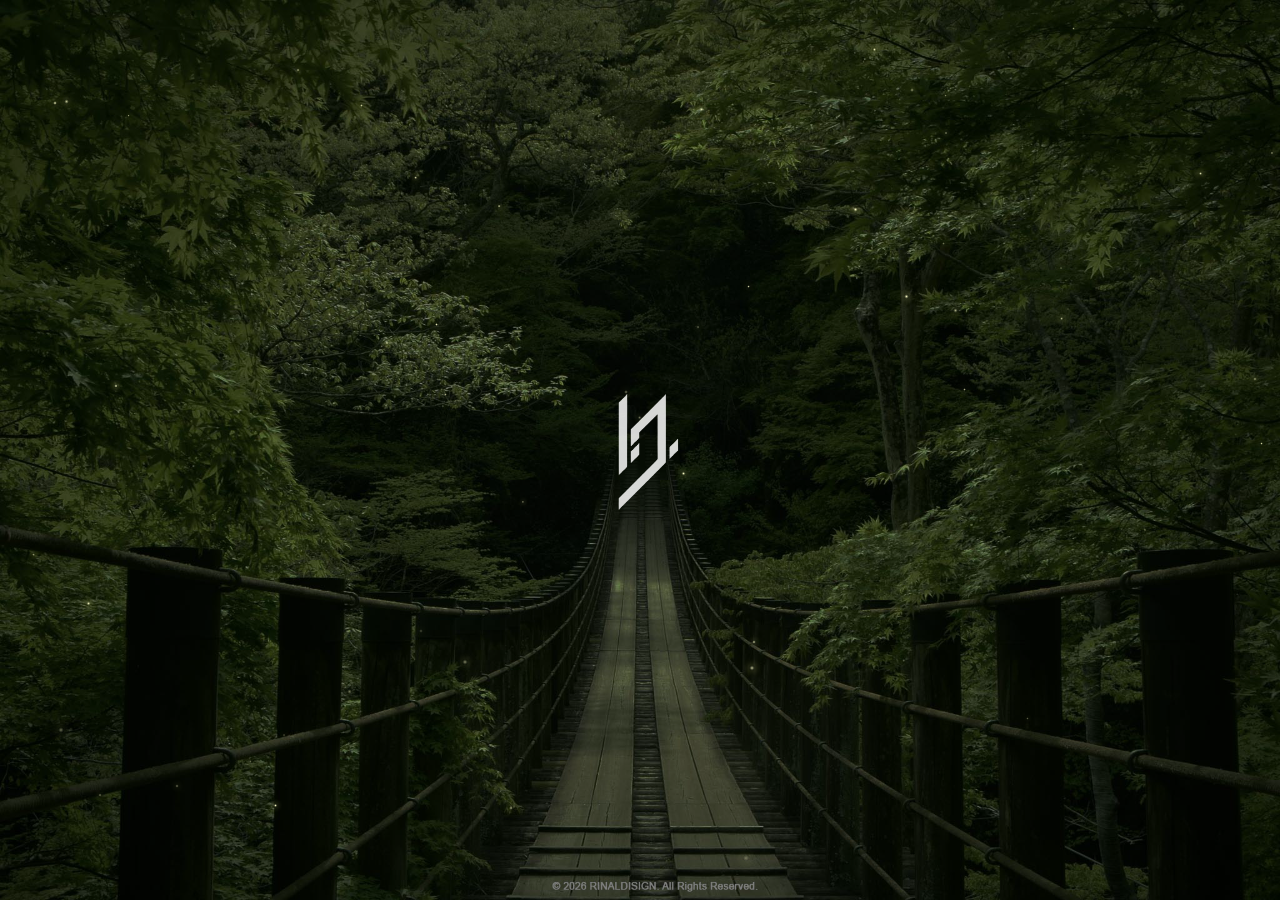
==== index.html @ 1128fb92 "index.html" ====
<!DOCTYPE html>
<html lang="en">

<head>

<meta charset="UTF-8">
<meta name="viewport" content="width=device-width, initial-scale=1.0">

<title>Rinaldisign</title>

<link rel="icon" type="image/x-icon" href="favicon.ico">

<link rel="stylesheet" href="css/style.css">

</head>

<div id="opening">
  <div class="opening-content">
    <img src="img/logo.png" alt="Logo" />
  </div>
</div>
  
<body>

<div class="hero">

<div class="overlay"></div>

<div class="content">

<h1>RINALDISIGN</h1>

<p>
Inner melodies, refined into piano compositions.
a journey toward 1.000 original piano compositions.
</p>

<div class="logo-circle">

<img class="enso" src="img/enso.png">

<img class="logo" src="img/logo.png">


</div>

<div class="platforms">

<a href="https://open.spotify.com/artist/2O45H4AWtmX8EDWWq05Ckm?si=zA5HcMbxSo2KHM7HuwMPVQ"  target="_blank">
<img src="img/spotify.png">
<span>Spotify</span>
</a>

<a href="https://music.apple.com/jp/artist/rinaldisign/1877085689"  target="_blank">
<img src="img/applemusic.png">
<span>Apple Music</span>
</a>

<a href="https://on.soundcloud.com/Rct2djnP5CDD4gYI50"  target="_blank">
<img src="img/soundcloud.png">
<span>SoundCloud</span>
</a>

  <a href="https://youtube.com/@rinaldisign_?si=OZWG3a4MiwLaeO40" target="_blank">
    <img src="img/youtube.png">
    <span>YouTube</span>
  </a>

  <a href="https://musescore.com/user/118322597" target="_blank">
    <img src="img/muse.png">
    <span>Sheet Music</span>
  </a>

    <a href="https://www.instagram.com/rinaldisign" target="_blank">
    <img src="img/insta.png">
    <span>Instagram</span>
  </a>

</div>

</div>

</div>

<div id="fireflies"></div>

<script>
const fireflyCount = 60; // jumlah kunang-kunang
const firefliesContainer = document.getElementById('fireflies');

for (let i = 0; i < fireflyCount; i++) {
  const f = document.createElement('div');
  f.classList.add('firefly');

  // ukuran acak 2px - 6px
  const size = 2 + Math.random() * 4;
  f.style.width = size + 'px';
  f.style.height = size + 'px';

  resetFirefly(f);
  firefliesContainer.appendChild(f);
  animateFirefly(f);
}

function resetFirefly(f) {
  f.style.left = Math.random() * window.innerWidth + 'px';
  f.style.top = Math.random() * window.innerHeight + 'px';
  f.style.opacity = 0.3 + Math.random() * 0.7;
  f.speedX = (Math.random() - 0.5) * 0.7;
  f.speedY = (Math.random() - 0.5) * 0.7;
  f.scale = 0.5 + Math.random() * 0.5; // variasi skala
}

function animateFirefly(f) {
  function move() {
    let x = parseFloat(f.style.left);
    let y = parseFloat(f.style.top);

    x += f.speedX;
    y += f.speedY;

    // reset posisi jika keluar layar
    if (x < 0 || x > window.innerWidth || y < 0 || y > window.innerHeight) {
      resetFirefly(f);
      x = parseFloat(f.style.left);
      y = parseFloat(f.style.top);
    }

    f.style.left = x + 'px';
    f.style.top = y + 'px';

    // efek berkedip alami
    const opacity = 0.3 + Math.random() * 0.7;
    f.style.opacity = opacity;

    // efek variasi skala
    f.style.transform = `scale(${f.scale})`;

    requestAnimationFrame(move);
  }
  move();
}
</script>

<script>
  // hanya tampil sekali per session
  if (!sessionStorage.getItem("openingShown")) {

    window.addEventListener("load", function() {
      setTimeout(function() {
        const opening = document.getElementById("opening");
        opening.style.opacity = "0";

        setTimeout(() => {
          opening.style.display = "none";
        }, 1000);

      }, 2000); // durasi tampil
    });

    sessionStorage.setItem("openingShown", "true");

  } else {
    // langsung skip opening
    document.addEventListener("DOMContentLoaded", function() {
      const opening = document.getElementById("opening");
      if (opening) opening.style.display = "none";
    });
  }
</script>
  
</body>

</html>
---- css/style.css ----
*{
margin:0;
padding:0;
box-sizing:border-box;
font-family: Arial, Helvetica, sans-serif;
}

body,html{
height:100%;
}

#opening {
  position: fixed;
  top: 0;
  left: 0;
  width: 100%;
  height: 100%;
  background: url('../img/background.jpg') center/cover no-repeat;
  display: flex;
  align-items: center;
  justify-content: center;
  z-index: 9999;
  opacity: 1;
  transition: opacity 2s ease;
}

/* overlay gelap biar elegan */
#opening::after {
  content: "";
  position: absolute;
  width: 100%;
  height: 100%;
  background: rgba(0,0,0,0.5);
}

/* isi tengah */
.opening-content {
  position: relative;
  z-index: 2;
  text-align: center;
}

/* logo animasi */
.opening-content img {
  width: 120px;
  opacity: 0;
  transform: scale(0.9);
  animation: logoFade 1.5s ease forwards;
}

@keyframes logoFade {
  to {
    opacity: 1;
    transform: scale(1);
  }
}

/* HERO */

.hero{
min-height:100vh;
background-image:url("../img/background.jpg");
background-size:cover;
background-position:center;
display:flex;
align-items:center;
justify-content:center;
text-align:center;
color:white;
position:relative;
}

/* DARK OVERLAY */

.overlay{
position:absolute;
width:100%;
height:100%;
background:rgba(0,0,0,0.25);
}

/* CONTENT */

.content{
position:relative;
max-width:700px;
padding:20px;
margin-top:-40px;
}

h1{
font-size:42px;
letter-spacing:6px;
margin-bottom:12px;
}

p{
font-size:14px;
line-height:1.6;
opacity:0.9;
}

/* LOGO CIRCLE */

.logo-circle{
position:relative;
margin:40px auto;
width:260px;
height:260px;
display:flex;
align-items:center;
justify-content:center;
}

.enso{
  position: absolute;
  width: 100%;
  opacity: 0.9;

  /* tambahan untuk putaran */
  animation: spin 20s linear infinite; /* durasi 20 detik → slow */
  transform-origin: center center;     /* putar di tengah gambar */
}

@keyframes spin {
  from { transform: rotate(0deg); }
  to { transform: rotate(-360deg); } /* minus = lawan arah jarum jam */
}

.logo{
position:relative;
width:80px;
}

/* PLATFORM ICONS */

.platforms{
margin-top:40px;
display:flex;
justify-content:center;
align-items:center;
gap:80px;
flex-wrap:wrap;
}

.platforms a{
display:flex;
flex-direction:column;
align-items:center;
text-decoration:none;
color:white;
font-size:14px;
min-width:90px;
}

.platforms img{
width:36px;
margin-bottom:8px;
transition:0.3s;
}

/* ICON GLOW */

.platforms a:hover img{

transform:scale(1.15);

filter:drop-shadow(0 0 8px rgba(255,255,255,0.8));

}

.platforms span{
opacity:0.9;
}

/* MOBILE */

@media (max-width:768px){

h1{
font-size:28px;
}

p{
font-size:13px;
}

.logo-circle{
width:200px;
height:200px;
}

.logo{
width:60px;
}

.platforms{
gap:40px;
}

.platforms img{
width:30px;
}

}

#fireflies {
  position: fixed;
  top: 0;
  left: 0;
  width: 100%;
  height: 100%;
  pointer-events: none;
  overflow: hidden;
  z-index: 9999;
}

.firefly {
  position: absolute;
  border-radius: 50%;
  background: radial-gradient(circle, rgba(255,255,200,1) 0%, rgba(255,255,200,0) 70%);
  will-change: transform, opacity;
  opacity: 0.8;
  box-shadow: 0 0 10px rgba(255,255,150,0.8);
}
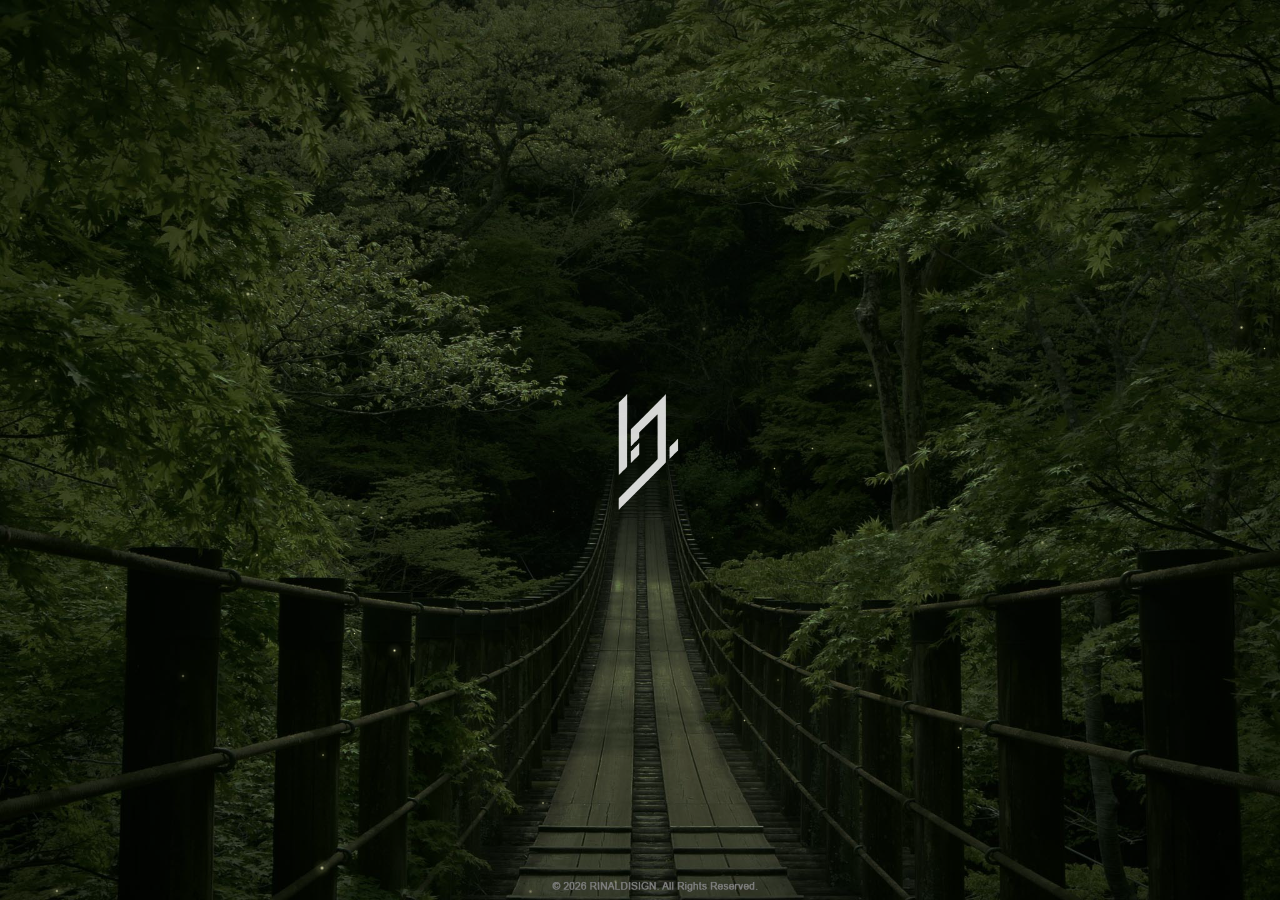
==== commit 97cbbb0f: "Index.html" ====
--- a/index.html
+++ b/index.html
@@ -71,9 +71,9 @@
     <span>Sheet Music</span>
   </a>
 
-    <a href="https://www.instagram.com/rinaldisign" target="_blank">
-    <img src="img/insta.png">
-    <span>Instagram</span>
+    <a href="https://www.tiktok.com/@rinaldisign?_r=1&_t=ZS-94v1HE1VEiS" target="_blank">
+    <img src="img/TIKTOK.PNG">
+    <span>Tiktok</span>
   </a>
 
 </div>
--- a/css/style.css
+++ b/css/style.css
@@ -21,7 +21,7 @@
   justify-content: center;
   z-index: 9999;
   opacity: 1;
-  transition: opacity 2s ease;
+  transition: opacity 3s ease;
 }
 
 /* overlay gelap biar elegan */
@@ -45,7 +45,7 @@
   width: 120px;
   opacity: 0;
   transform: scale(0.9);
-  animation: logoFade 1.5s ease forwards;
+  animation: logoFade 2s ease forwards;
 }
 
 @keyframes logoFade {
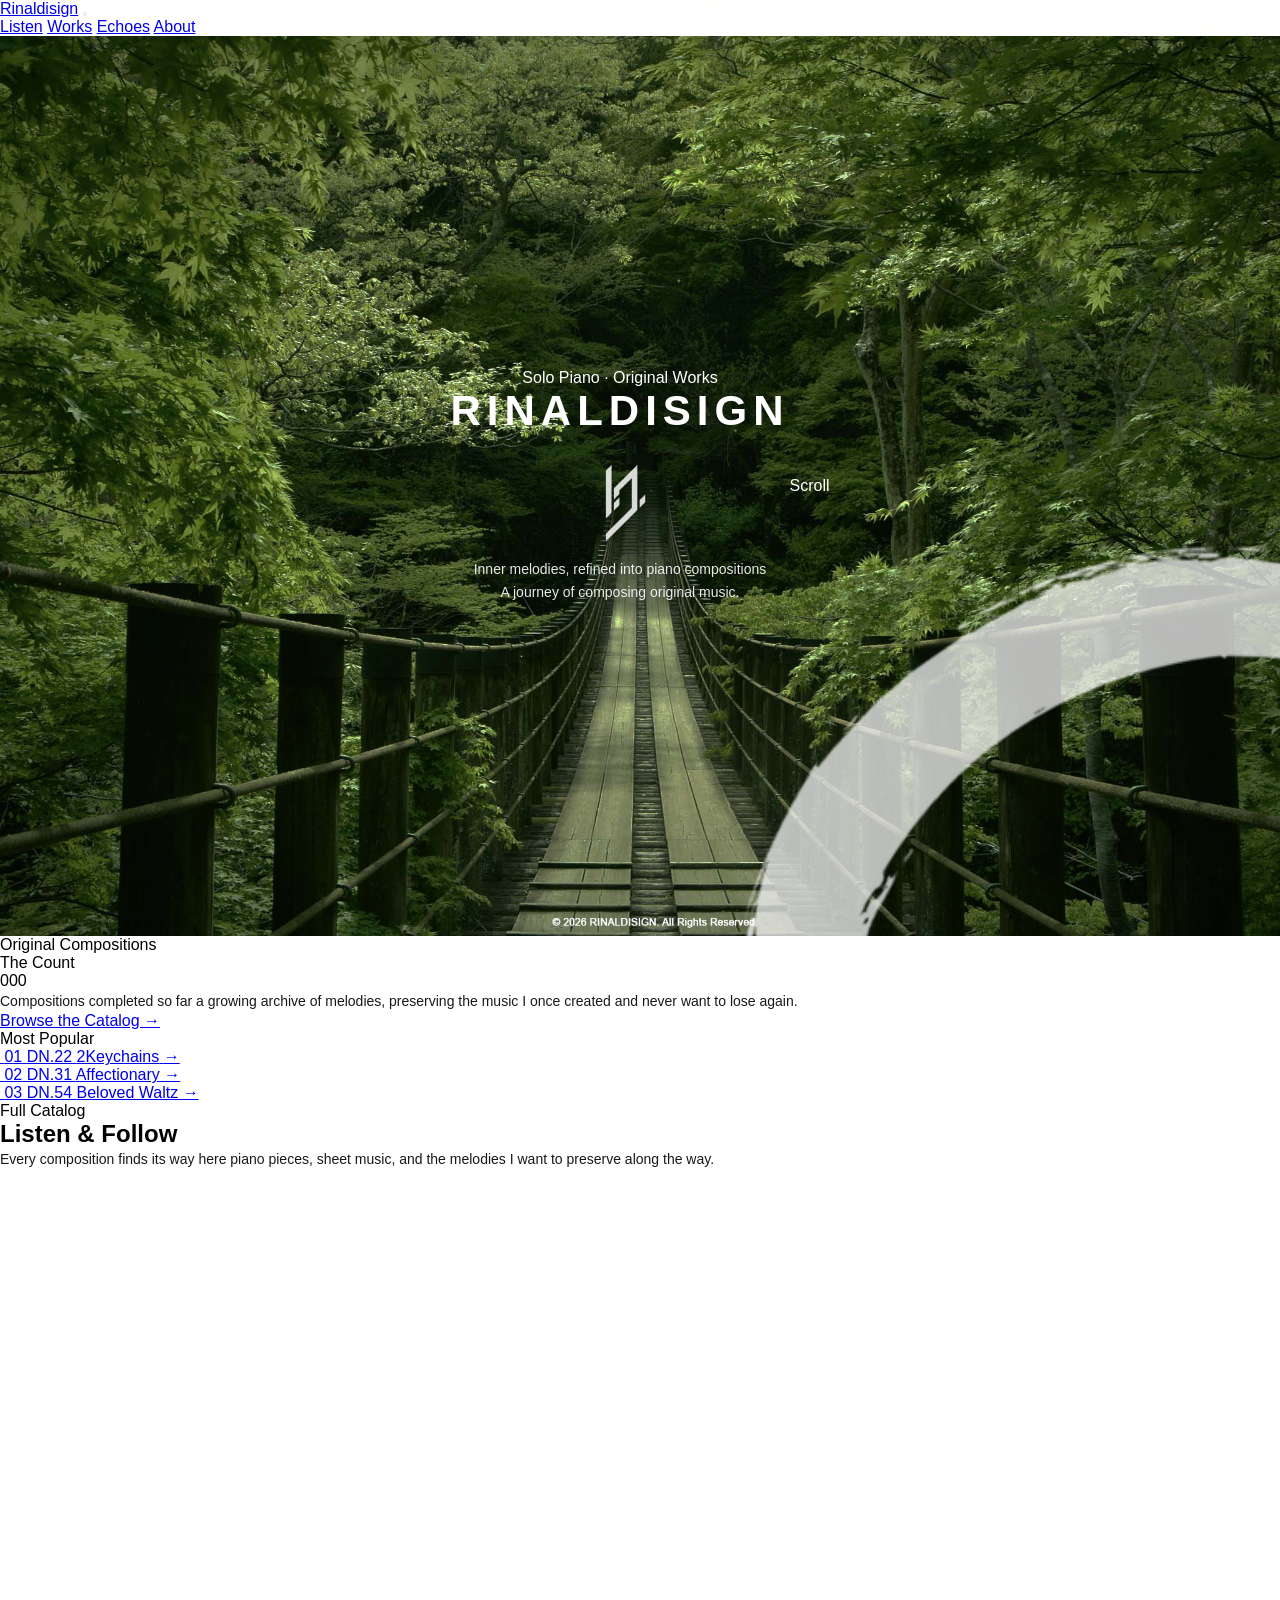
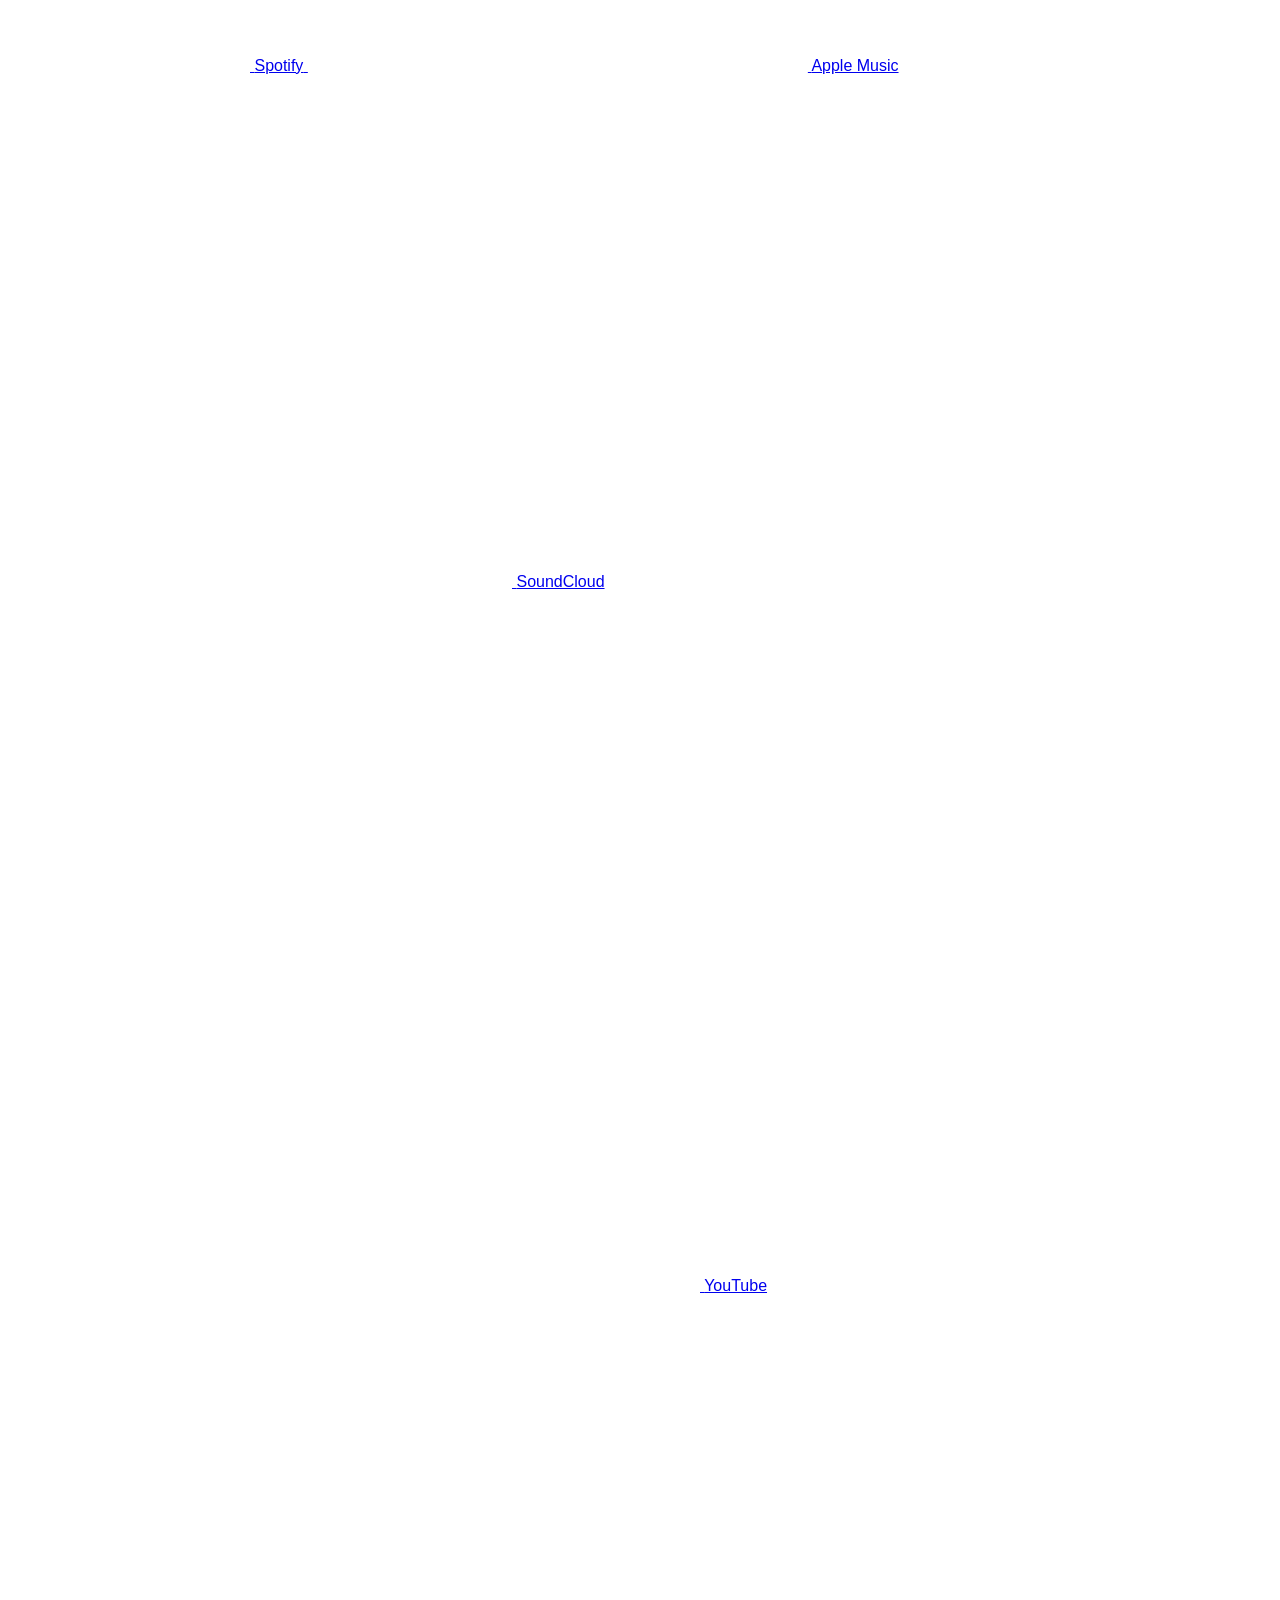
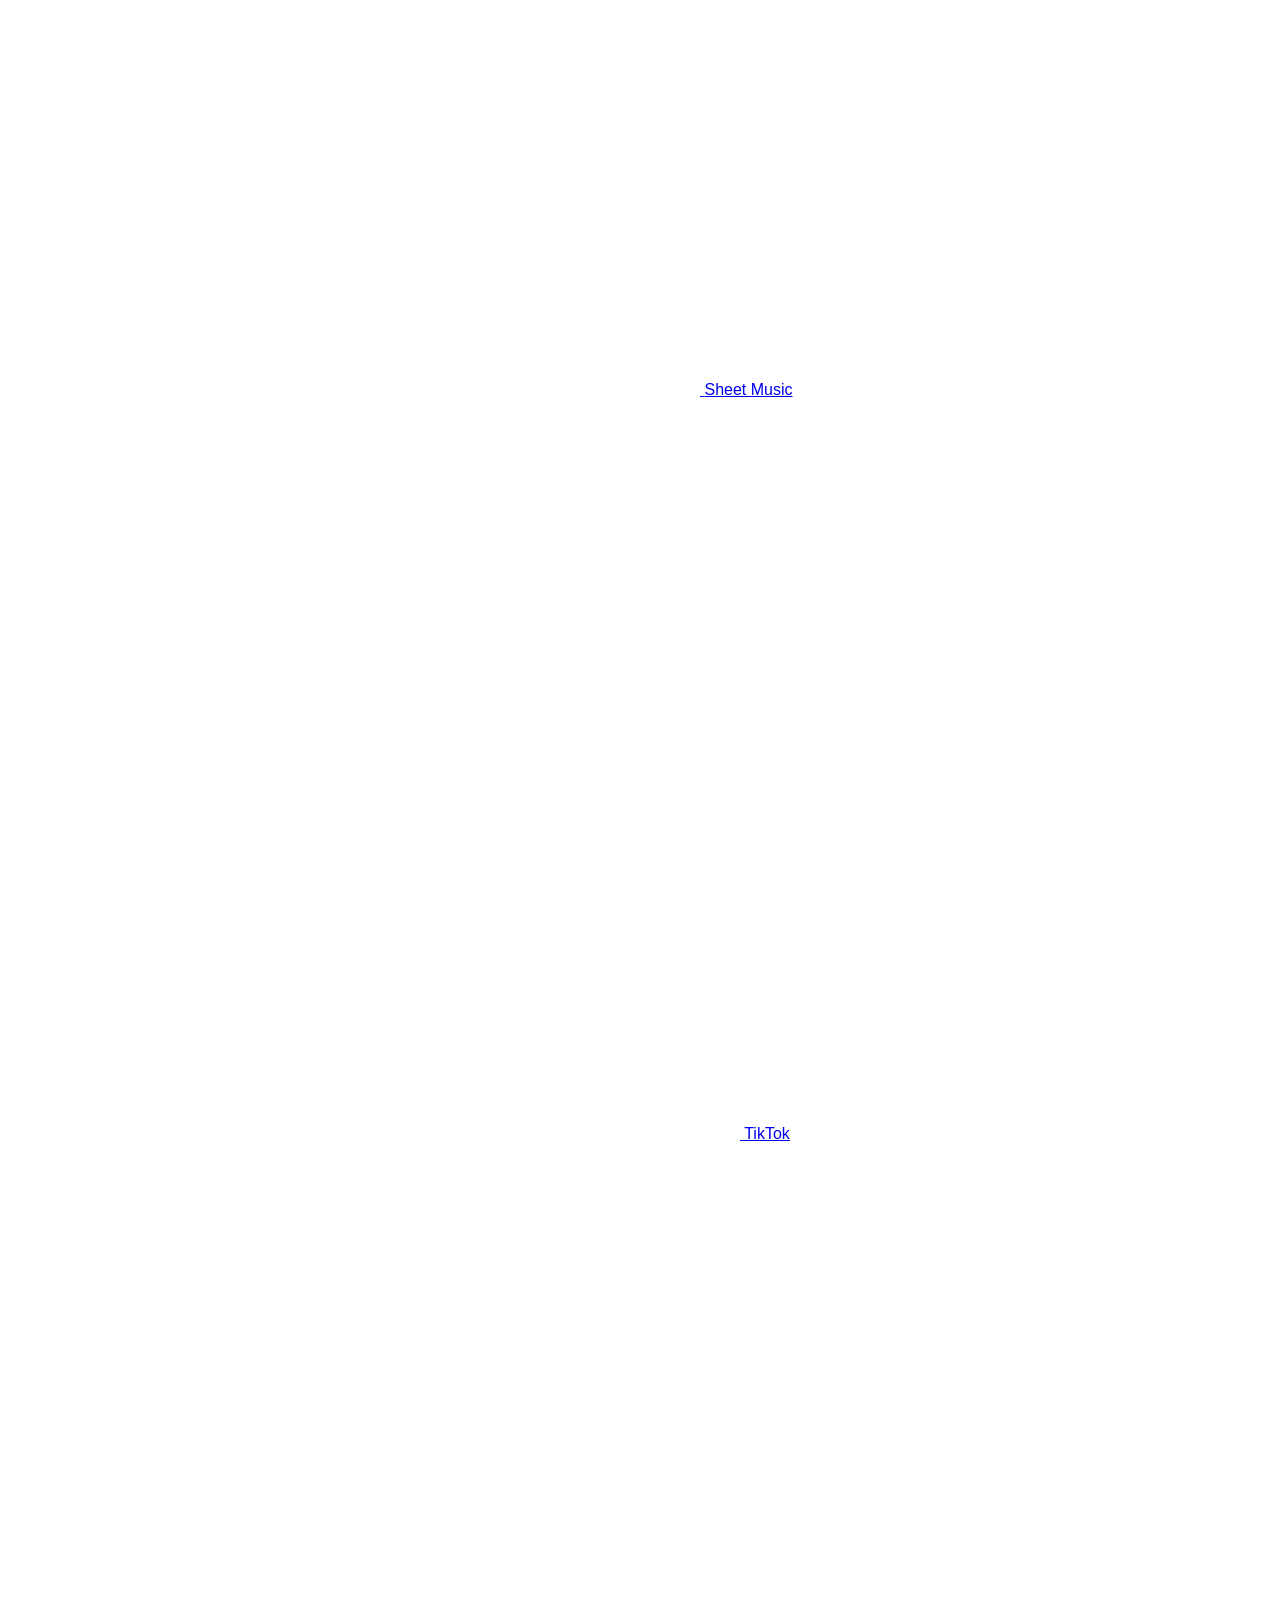
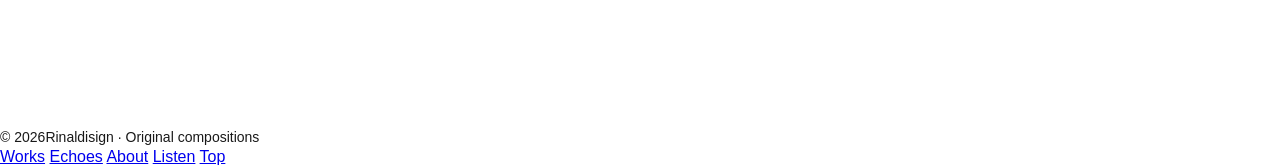
==== commit 893234fd: "Update index.html" ====
--- a/index.html
+++ b/index.html
@@ -1,174 +1,383 @@
-<!DOCTYPE html>
-<html lang="en">
-
-<head>
-
-<meta charset="UTF-8">
-<meta name="viewport" content="width=device-width, initial-scale=1.0">
-
-<title>Rinaldisign</title>
-
-<link rel="icon" type="image/x-icon" href="favicon.ico">
-
-<link rel="stylesheet" href="css/style.css">
-
-</head>
-
-<div id="opening">
-  <div class="opening-content">
-    <img src="img/logo.png" alt="Logo" />
-  </div>
-</div>
-  
-<body>
-
-<div class="hero">
-
-<div class="overlay"></div>
-
-<div class="content">
-
-<h1>RINALDISIGN</h1>
-
-<p>
-Inner melodies, refined into piano compositions.
-a journey toward 1.000 original piano compositions.
-</p>
-
-<div class="logo-circle">
-
-<img class="enso" src="img/enso.png">
-
-<img class="logo" src="img/logo.png">
-
-
-</div>
-
-<div class="platforms">
-
-<a href="https://open.spotify.com/artist/2O45H4AWtmX8EDWWq05Ckm?si=zA5HcMbxSo2KHM7HuwMPVQ"  target="_blank">
-<img src="img/spotify.png">
-<span>Spotify</span>
-</a>
-
-<a href="https://music.apple.com/jp/artist/rinaldisign/1877085689"  target="_blank">
-<img src="img/applemusic.png">
-<span>Apple Music</span>
-</a>
-
-<a href="https://on.soundcloud.com/Rct2djnP5CDD4gYI50"  target="_blank">
-<img src="img/soundcloud.png">
-<span>SoundCloud</span>
-</a>
-
-  <a href="https://youtube.com/@rinaldisign_?si=OZWG3a4MiwLaeO40" target="_blank">
-    <img src="img/youtube.png">
-    <span>YouTube</span>
-  </a>
-
-  <a href="https://musescore.com/user/118322597" target="_blank">
-    <img src="img/muse.png">
-    <span>Sheet Music</span>
-  </a>
-
-    <a href="https://www.tiktok.com/@rinaldisign?_r=1&_t=ZS-94v1HE1VEiS" target="_blank">
-    <img src="img/TIKTOK.PNG">
-    <span>Tiktok</span>
-  </a>
-
-</div>
-
-</div>
-
-</div>
-
-<div id="fireflies"></div>
-
-<script>
-const fireflyCount = 60; // jumlah kunang-kunang
-const firefliesContainer = document.getElementById('fireflies');
-
-for (let i = 0; i < fireflyCount; i++) {
-  const f = document.createElement('div');
-  f.classList.add('firefly');
-
-  // ukuran acak 2px - 6px
-  const size = 2 + Math.random() * 4;
-  f.style.width = size + 'px';
-  f.style.height = size + 'px';
-
-  resetFirefly(f);
-  firefliesContainer.appendChild(f);
-  animateFirefly(f);
-}
-
-function resetFirefly(f) {
-  f.style.left = Math.random() * window.innerWidth + 'px';
-  f.style.top = Math.random() * window.innerHeight + 'px';
-  f.style.opacity = 0.3 + Math.random() * 0.7;
-  f.speedX = (Math.random() - 0.5) * 0.7;
-  f.speedY = (Math.random() - 0.5) * 0.7;
-  f.scale = 0.5 + Math.random() * 0.5; // variasi skala
-}
-
-function animateFirefly(f) {
-  function move() {
-    let x = parseFloat(f.style.left);
-    let y = parseFloat(f.style.top);
-
-    x += f.speedX;
-    y += f.speedY;
-
-    // reset posisi jika keluar layar
-    if (x < 0 || x > window.innerWidth || y < 0 || y > window.innerHeight) {
-      resetFirefly(f);
-      x = parseFloat(f.style.left);
-      y = parseFloat(f.style.top);
-    }
-
-    f.style.left = x + 'px';
-    f.style.top = y + 'px';
-
-    // efek berkedip alami
-    const opacity = 0.3 + Math.random() * 0.7;
-    f.style.opacity = opacity;
-
-    // efek variasi skala
-    f.style.transform = `scale(${f.scale})`;
-
-    requestAnimationFrame(move);
-  }
-  move();
-}
-</script>
-
-<script>
-  // hanya tampil sekali per session
-  if (!sessionStorage.getItem("openingShown")) {
-
-    window.addEventListener("load", function() {
-      setTimeout(function() {
-        const opening = document.getElementById("opening");
-        opening.style.opacity = "0";
-
-        setTimeout(() => {
-          opening.style.display = "none";
-        }, 1000);
-
-      }, 2000); // durasi tampil
-    });
-
-    sessionStorage.setItem("openingShown", "true");
-
-  } else {
-    // langsung skip opening
-    document.addEventListener("DOMContentLoaded", function() {
-      const opening = document.getElementById("opening");
-      if (opening) opening.style.display = "none";
-    });
-  }
-</script>
-  
-</body>
-
-</html>
+<!DOCTYPE html>
+<html lang="en">
+<head>
+<meta charset="UTF-8">
+<meta name="viewport" content="width=device-width, initial-scale=1.0">
+<title>Rinaldisign - Composer & Piano Works  </title>
+<meta name="description" content="RINALDISIGN - inner melodies refined into piano compositions. A journey toward 1,000 original piano works.">
+
+<meta property="og:title" content="Rinaldisign">
+<meta property="og:description" content="Inner melodies, refined into piano compositions. A journey toward 1,000 original piano works.">
+<meta property="og:image" content="img/background.jpg">
+<meta property="og:type" content="website">
+
+<link rel="icon" type="image/x-icon" href="favicon.ico">
+
+<link rel="preconnect" href="https://fonts.googleapis.com">
+<link rel="preconnect" href="https://fonts.gstatic.com" crossorigin>
+<link href="https://fonts.googleapis.com/css2?family=Cormorant:ital,wght@0,400;0,500;0,600;1,400&family=Manrope:wght@400;500;600;700&family=JetBrains+Mono:wght@300;400&display=swap" rel="stylesheet">
+
+<link rel="stylesheet" href="css/style.css">
+</head>
+<body>
+
+<div id="opening">
+  <div class="opening-content">
+    <img src="img/logo.png" alt="Rinaldisign mark">
+    <div class="opening-rule"></div>
+  </div>
+</div>
+
+<nav class="site-nav" id="siteNav">
+  <a class="mark" href="#top">Rinaldisign</a>
+  <button class="nav-toggle" id="navToggle" type="button" aria-label="Toggle menu" aria-expanded="false" aria-controls="navLinks">
+    <span></span><span></span><span></span>
+  </button>
+  <div class="links" id="navLinks">
+    <a href="#listen">Listen</a>
+    <a href="works/index.html">Works</a>
+    <a href="echoes/index.html">Echoes</a>
+    <a href="about/index.html">About</a>
+  </div>
+</nav>
+
+<main id="top">
+
+  <section class="hero" id="hero">
+    <div class="hero-bg"></div>
+    <div class="hero-scrim"></div>
+    <div id="fireflies"></div>
+
+    <div class="hero-content">
+      <span class="eyebrow">Solo Piano · Original Works</span>
+      <h1>RINALDISIGN</h1>
+
+      <div class="seal">
+        <img class="enso" id="ensoMark" src="img/enso.png" alt="">
+        <img class="logo" src="img/logo.png" alt="Rinaldisign logo">
+      </div>
+
+      <p class="tagline">Inner melodies, refined into piano compositions <br>A journey of composing original music.</p>
+    </div>
+
+    <div class="scroll-cue">
+      <span>Scroll</span>
+      <div class="line"></div>
+    </div>
+  </section>
+
+  <section class="compositions" id="compositions">
+    <div class="section-inner compositions-inner">
+
+      <span class="label compositions-title reveal">Original Compositions</span>
+
+      <div class="compositions-grid">
+        <div class="path count-col reveal">
+          <span class="label">The Count</span>
+          <div class="count">
+            <span class="current">000</span>
+          </div>
+          <p class="caption">Compositions completed so far a growing archive of melodies, preserving the music I once created and never want to lose again.</p>
+          <a class="btn btn-outline" href="works/index.html">Browse the Catalog →</a>
+        </div>
+
+        <div class="popular-col reveal">
+          <span class="label">Most Popular</span>
+          <ol class="popular-list">
+            <li class="popular-item">
+              <a href="w/dn22/">
+                <span class="popular-cover"><img src="" alt="" loading="lazy"></span>
+                <span class="popular-rank">01</span>
+                <span class="popular-name">
+                  <span class="popular-catno">DN.22</span>
+                  <span class="popular-title">2Keychains</span>
+                </span>
+                <span class="popular-arrow">→</span>
+              </a>
+            </li>
+            <li class="popular-item">
+              <a href="w/dn31/">
+                <span class="popular-cover"><img src="" alt="" loading="lazy"></span>
+                <span class="popular-rank">02</span>
+                <span class="popular-name">
+                  <span class="popular-catno">DN.31</span>
+                  <span class="popular-title">Affectionary</span>
+                </span>
+                <span class="popular-arrow">→</span>
+              </a>
+            </li>
+            <li class="popular-item">
+              <a href="w/dn54/">
+                <span class="popular-cover"><img src="" alt="" loading="lazy"></span>
+                <span class="popular-rank">03</span>
+                <span class="popular-name">
+                  <span class="popular-catno">DN.54</span>
+                  <span class="popular-title">Beloved Waltz</span>
+                </span>
+                <span class="popular-arrow">→</span>
+              </a>
+            </li>
+          </ol>
+        </div>
+      </div>
+
+      <div class="all-works reveal">
+        <div class="all-works-head">
+          <span class="label">Full Catalog</span>
+          <span class="all-works-count" id="allWorksCount"></span>
+        </div>
+        <div class="all-works-scroll" id="allWorksScroll"></div>
+      </div>
+
+    </div>
+  </section>
+
+  <section class="listen" id="listen">
+    <div class="section-inner">
+      <div class="heading reveal">
+        <h2>Listen &amp; Follow</h2>
+        <p class="sub">Every composition finds its way here piano pieces, sheet music, and the melodies I want to preserve along the way.</p>
+      </div>
+
+      <div class="platform-grid reveal">
+        <a class="platform-card" href="https://open.spotify.com/artist/2O45H4AWtmX8EDWWq05Ckm?si=zA5HcMbxSo2KHM7HuwMPVQ" target="_blank" rel="noopener">
+          <img src="img/spotify.png" alt="">
+          <span>Spotify</span>
+        </a>
+        <a class="platform-card" href="https://music.apple.com/jp/artist/rinaldisign/1877085689" target="_blank" rel="noopener">
+          <img src="img/applemusic.png" alt="">
+          <span>Apple Music</span>
+        </a>
+        <a class="platform-card" href="https://on.soundcloud.com/Rct2djnP5CDD4gYI50" target="_blank" rel="noopener">
+          <img src="img/soundcloud.png" alt="">
+          <span>SoundCloud</span>
+        </a>
+        <a class="platform-card" href="https://www.youtube.com/@rinaldisign" target="_blank" rel="noopener">
+          <img src="img/youtube.png" alt="">
+          <span>YouTube</span>
+        </a>
+        <a class="platform-card" href="https://musescore.com/user/118322597" target="_blank" rel="noopener">
+          <img src="img/muse.png" alt="">
+          <span>Sheet Music</span>
+        </a>
+        <a class="platform-card" href="https://www.tiktok.com/@rinaldisign?_r=1&_t=ZS-94v1HE1VEiS" target="_blank" rel="noopener">
+          <img src="img/TIKTOK.PNG" alt="">
+          <span>TikTok</span>
+        </a>
+      </div>
+    </div>
+  </section>
+
+</main>
+
+<footer>
+  <img class="foot-mark" src="img/logo.png" alt="">
+  <p>&copy; <span id="year"></span>Rinaldisign · Original compositions</p>
+  <div class="foot-links">
+    <a href="works/index.html">Works</a>
+    <a href="echoes/index.html">Echoes</a>
+    <a href="about/index.html">About</a>
+    <a href="#listen">Listen</a>
+    <a href="#top">Top</a>
+  </div>
+</footer>
+
+<script src="works/js/works-data.js"></script>
+<script>
+  document.getElementById('year').textContent = new Date().getFullYear();
+
+  /* ---------- The Count — ambil otomatis dari works/js/works-data.js ----------
+     Ini satu-satunya sumber data karya di seluruh situs; tambah karya
+     baru di file itu, angka di sini ikut naik sendiri, tanpa perlu
+     edit index.html ini sama sekali. */
+  (function(){
+    const currentEl = document.querySelector('.count .current');
+    if (currentEl && typeof WORKS !== 'undefined') {
+      currentEl.textContent = String(WORKS.length).padStart(3, '0');
+    }
+  })();
+
+  /* ---------- helpers berbagi dengan works/js/works.js ----------
+     slug diturunkan dari catno (mis. "DN.22" -> "dn22"), dan path
+     cover disesuaikan karena file ini dijalankan dari root, bukan
+     dari dalam folder works/. */
+  function slugify(catno){
+    return (catno || '').replace(/[^a-zA-Z0-9]/g, '').toLowerCase();
+  }
+  function coverFromRoot(cover){
+    return (cover || '').replace(/^\.\.\//, '');
+  }
+
+  /* ---------- Most Popular — isi cover kecil otomatis dari works-data.js ---------- */
+  (function(){
+    if (typeof WORKS === 'undefined') return;
+    document.querySelectorAll('.popular-item a').forEach(function(a){
+      const slug = (a.getAttribute('href') || '').replace(/^w\//, '').replace(/\/$/, '');
+      const work = WORKS.find(w => slugify(w.catno) === slug);
+      const img = a.querySelector('.popular-cover img');
+      if (work && img) {
+        img.src = coverFromRoot(work.cover);
+        img.alt = work.title;
+      }
+    });
+  })();
+
+  /* ---------- Full Catalog — jendela scroll berisi semua karya ----------
+     Sama seperti "The Count", ini otomatis ambil dari works/js/works-data.js,
+     jadi tidak perlu diedit manual saat menambah karya baru. */
+  (function(){
+    const scrollBox = document.getElementById('allWorksScroll');
+    const countEl = document.getElementById('allWorksCount');
+    if (!scrollBox || typeof WORKS === 'undefined') return;
+
+    countEl.textContent = WORKS.length + ' pieces';
+
+    const html = WORKS.map(function(w){
+      const slug = slugify(w.catno);
+      const cover = coverFromRoot(w.cover);
+      return (
+        '<a class="all-work-row" href="w/' + slug + '/">' +
+          '<span class="all-work-cover"><img src="' + cover + '" alt="" loading="lazy"></span>' +
+          '<span class="all-work-catno">' + w.catno + '</span>' +
+          '<span class="all-work-title">' + w.title + '</span>' +
+          '<span class="all-work-arrow">→</span>' +
+        '</a>'
+      );
+    }).join('');
+
+    scrollBox.innerHTML = html;
+  })();
+
+
+  /* ---------- preloader ---------- */
+  (function(){
+    const opening = document.getElementById('opening');
+    const shown = sessionStorage.getItem('openingShown');
+    if (!shown) {
+      window.addEventListener('load', function(){
+        setTimeout(function(){
+          opening.style.opacity = '0';
+          setTimeout(() => opening.style.display = 'none', 700);
+        }, 1100);
+      });
+      sessionStorage.setItem('openingShown', 'true');
+    } else {
+      opening.style.display = 'none';
+    }
+  })();
+
+  /* ---------- ensō ink-stroke reveal ---------- */
+  (function(){
+    const mark = document.getElementById('ensoMark');
+    const reduced = window.matchMedia('(prefers-reduced-motion: reduce)').matches;
+    if (reduced) { mark.style.setProperty('--reveal', '100%'); return; }
+
+    const duration = 1600;
+    const delay = 300;
+    function ease(t){ return 1 - Math.pow(1 - t, 3); }
+
+    setTimeout(function(){
+      const start = performance.now();
+      function step(now){
+        const t = Math.min((now - start) / duration, 1);
+        mark.style.setProperty('--reveal', (ease(t) * 100) + '%');
+        if (t < 1) requestAnimationFrame(step);
+      }
+      requestAnimationFrame(step);
+    }, delay);
+  })();
+
+  /* ---------- nav solidify on scroll ---------- */
+  (function(){
+    const nav = document.getElementById('siteNav');
+    function onScroll(){
+      if (window.scrollY > 40) nav.classList.add('scrolled');
+      else nav.classList.remove('scrolled');
+    }
+    document.addEventListener('scroll', onScroll, { passive: true });
+    onScroll();
+  })();
+
+  /* ---------- mobile nav toggle (hamburger) ---------- */
+  (function(){
+    const nav = document.getElementById('siteNav');
+    const toggle = document.getElementById('navToggle');
+    if (!nav || !toggle) return;
+    toggle.addEventListener('click', function(){
+      const isOpen = nav.classList.toggle('nav-open');
+      toggle.setAttribute('aria-expanded', isOpen ? 'true' : 'false');
+    });
+    nav.querySelectorAll('.links a').forEach(function(a){
+      a.addEventListener('click', function(){
+        nav.classList.remove('nav-open');
+        toggle.setAttribute('aria-expanded', 'false');
+      });
+    });
+  })();
+
+  /* ---------- scroll reveal ---------- */
+  (function(){
+    const items = document.querySelectorAll('.reveal');
+    const obs = new IntersectionObserver(function(entries){
+      entries.forEach(function(entry){
+        if (entry.isIntersecting) {
+          entry.target.classList.add('is-visible');
+          obs.unobserve(entry.target);
+        }
+      });
+    }, { threshold: 0.2 });
+    items.forEach(function(el){ obs.observe(el); });
+  })();
+
+  /* ---------- ambient fireflies, scoped to hero ---------- */
+  (function(){
+    const reduced = window.matchMedia('(prefers-reduced-motion: reduce)').matches;
+    if (reduced) return;
+
+    const hero = document.getElementById('hero');
+    const container = document.getElementById('fireflies');
+    const count = window.innerWidth < 640 ? 16 : 28;
+    const flies = [];
+
+    function rect(){ return hero.getBoundingClientRect(); }
+
+    for (let i = 0; i < count; i++) {
+      const f = document.createElement('div');
+      f.classList.add('firefly');
+      const size = 2 + Math.random() * 3.5;
+      f.style.width = size + 'px';
+      f.style.height = size + 'px';
+      const r = rect();
+      const data = {
+        el: f,
+        x: Math.random() * r.width,
+        y: Math.random() * r.height,
+        vx: (Math.random() - 0.5) * 0.35,
+        vy: (Math.random() - 0.5) * 0.35,
+        phase: Math.random() * Math.PI * 2
+      };
+      f.style.transform = `translate(${data.x}px, ${data.y}px)`;
+      container.appendChild(f);
+      flies.push(data);
+    }
+
+    function tick(){
+      const r = rect();
+      const t = performance.now() / 1000;
+      flies.forEach(function(f){
+        f.x += f.vx;
+        f.y += f.vy;
+        if (f.x < 0 || f.x > r.width) f.vx *= -1;
+        if (f.y < 0 || f.y > r.height) f.vy *= -1;
+        const opacity = 0.25 + 0.5 * (0.5 + 0.5 * Math.sin(t + f.phase));
+        f.el.style.opacity = opacity;
+        f.el.style.transform = `translate(${f.x}px, ${f.y}px)`;
+      });
+      requestAnimationFrame(tick);
+    }
+    requestAnimationFrame(tick);
+  })();
+</script>
+
+</body>
+</html>
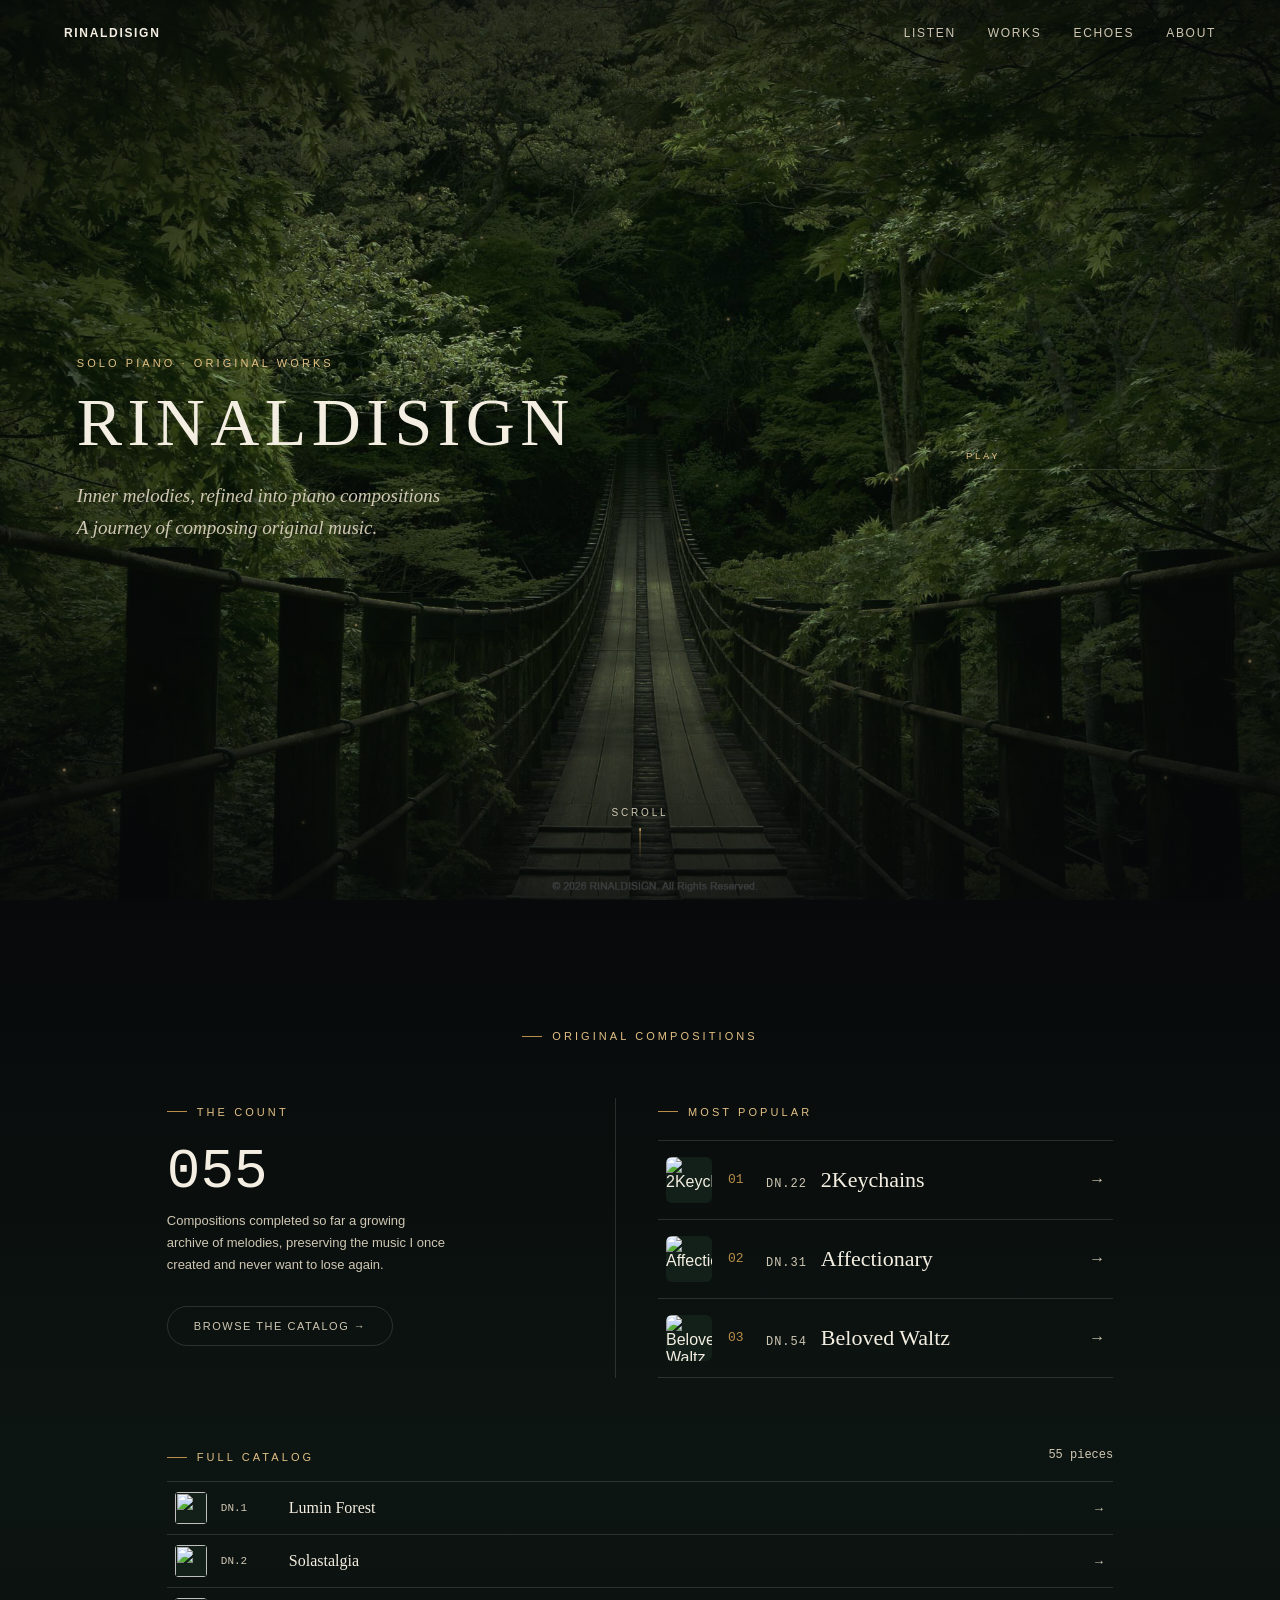
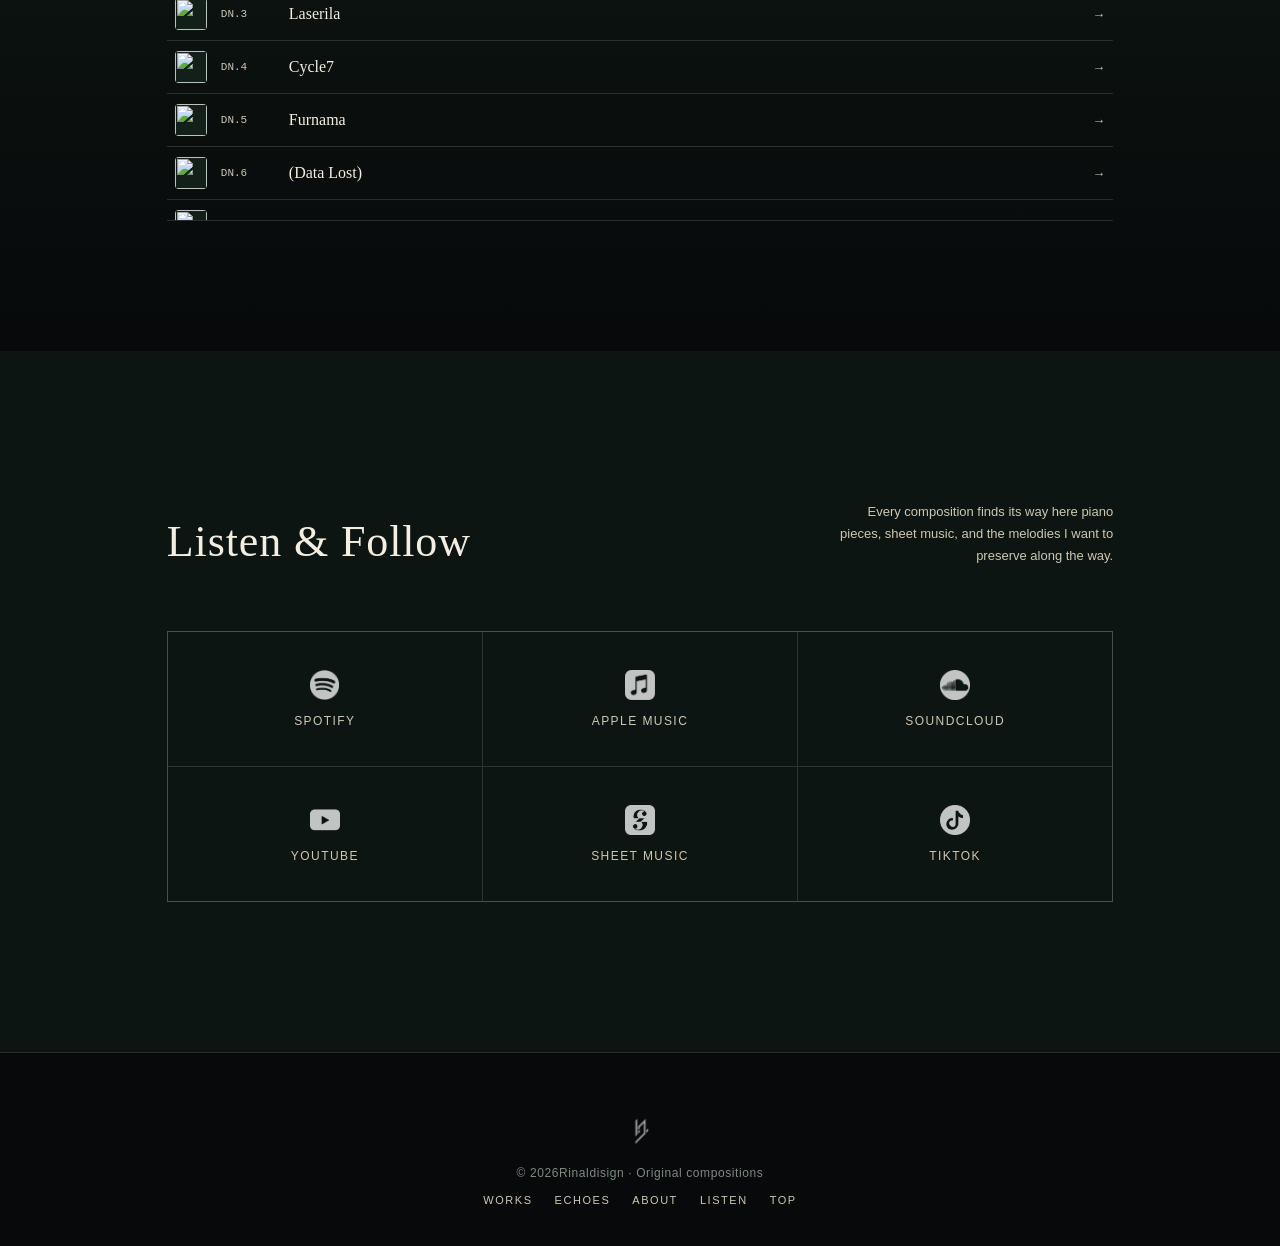
==== commit 53920acc: "Add files via upload" ====
--- a/index.html
+++ b/index.html
@@ -48,17 +48,18 @@
     <div class="hero-scrim"></div>
     <div id="fireflies"></div>
 
+    <div class="mv-stage" id="mvStage"></div>
+
     <div class="hero-content">
       <span class="eyebrow">Solo Piano · Original Works</span>
       <h1>RINALDISIGN</h1>
-
-      <div class="seal">
-        <img class="enso" id="ensoMark" src="img/enso.png" alt="">
-        <img class="logo" src="img/logo.png" alt="Rinaldisign logo">
-      </div>
-
       <p class="tagline">Inner melodies, refined into piano compositions <br>A journey of composing original music.</p>
     </div>
+
+    <aside class="mv-panel" id="mvPanel" aria-label="MIDI playlist">
+      <div class="mv-head"><span>Play</span><span id="mvStatus"></span></div>
+      <div class="mv-list" id="mvList"></div>
+    </aside>
 
     <div class="scroll-cue">
       <span>Scroll</span>
@@ -183,6 +184,8 @@
 </footer>
 
 <script src="works/js/works-data.js"></script>
+<script src="https://cdnjs.cloudflare.com/ajax/libs/three.js/r128/three.min.js"></script>
+<script src="js/midi-hero.js"></script>
 <script>
   document.getElementById('year').textContent = new Date().getFullYear();
 
@@ -264,27 +267,6 @@
     } else {
       opening.style.display = 'none';
     }
-  })();
-
-  /* ---------- ensō ink-stroke reveal ---------- */
-  (function(){
-    const mark = document.getElementById('ensoMark');
-    const reduced = window.matchMedia('(prefers-reduced-motion: reduce)').matches;
-    if (reduced) { mark.style.setProperty('--reveal', '100%'); return; }
-
-    const duration = 1600;
-    const delay = 300;
-    function ease(t){ return 1 - Math.pow(1 - t, 3); }
-
-    setTimeout(function(){
-      const start = performance.now();
-      function step(now){
-        const t = Math.min((now - start) / duration, 1);
-        mark.style.setProperty('--reveal', (ease(t) * 100) + '%');
-        if (t < 1) requestAnimationFrame(step);
-      }
-      requestAnimationFrame(step);
-    }, delay);
   })();
 
   /* ---------- nav solidify on scroll ---------- */
--- a/css/style.css
+++ b/css/style.css
@@ -1,225 +1,978 @@
-*{
-margin:0;
-padding:0;
-box-sizing:border-box;
-font-family: Arial, Helvetica, sans-serif;
-}
-
-body,html{
-height:100%;
-}
-
-#opening {
-  position: fixed;
-  top: 0;
-  left: 0;
-  width: 100%;
-  height: 100%;
-  background: url('../img/background.jpg') center/cover no-repeat;
-  display: flex;
-  align-items: center;
-  justify-content: center;
-  z-index: 9999;
-  opacity: 1;
-  transition: opacity 3s ease;
-}
-
-/* overlay gelap biar elegan */
-#opening::after {
-  content: "";
-  position: absolute;
-  width: 100%;
-  height: 100%;
-  background: rgba(0,0,0,0.5);
-}
-
-/* isi tengah */
-.opening-content {
-  position: relative;
-  z-index: 2;
-  text-align: center;
-}
-
-/* logo animasi */
-.opening-content img {
-  width: 120px;
-  opacity: 0;
-  transform: scale(0.9);
-  animation: logoFade 2s ease forwards;
-}
-
-@keyframes logoFade {
-  to {
-    opacity: 1;
-    transform: scale(1);
-  }
-}
-
-/* HERO */
-
-.hero{
-min-height:100vh;
-background-image:url("../img/background.jpg");
-background-size:cover;
-background-position:center;
-display:flex;
-align-items:center;
-justify-content:center;
-text-align:center;
-color:white;
-position:relative;
-}
-
-/* DARK OVERLAY */
-
-.overlay{
-position:absolute;
-width:100%;
-height:100%;
-background:rgba(0,0,0,0.25);
-}
-
-/* CONTENT */
-
-.content{
-position:relative;
-max-width:700px;
-padding:20px;
-margin-top:-40px;
-}
-
-h1{
-font-size:42px;
-letter-spacing:6px;
-margin-bottom:12px;
-}
-
-p{
-font-size:14px;
-line-height:1.6;
-opacity:0.9;
-}
-
-/* LOGO CIRCLE */
-
-.logo-circle{
-position:relative;
-margin:40px auto;
-width:260px;
-height:260px;
-display:flex;
-align-items:center;
-justify-content:center;
-}
-
-.enso{
-  position: absolute;
-  width: 100%;
-  opacity: 0.9;
-
-  /* tambahan untuk putaran */
-  animation: spin 20s linear infinite; /* durasi 20 detik → slow */
-  transform-origin: center center;     /* putar di tengah gambar */
-}
-
-@keyframes spin {
-  from { transform: rotate(0deg); }
-  to { transform: rotate(-360deg); } /* minus = lawan arah jarum jam */
-}
-
-.logo{
-position:relative;
-width:80px;
-}
-
-/* PLATFORM ICONS */
-
-.platforms{
-margin-top:40px;
-display:flex;
-justify-content:center;
-align-items:center;
-gap:80px;
-flex-wrap:wrap;
-}
-
-.platforms a{
-display:flex;
-flex-direction:column;
-align-items:center;
-text-decoration:none;
-color:white;
-font-size:14px;
-min-width:90px;
-}
-
-.platforms img{
-width:36px;
-margin-bottom:8px;
-transition:0.3s;
-}
-
-/* ICON GLOW */
-
-.platforms a:hover img{
-
-transform:scale(1.15);
-
-filter:drop-shadow(0 0 8px rgba(255,255,255,0.8));
-
-}
-
-.platforms span{
-opacity:0.9;
-}
-
-/* MOBILE */
-
-@media (max-width:768px){
-
-h1{
-font-size:28px;
-}
-
-p{
-font-size:13px;
-}
-
-.logo-circle{
-width:200px;
-height:200px;
-}
-
-.logo{
-width:60px;
-}
-
-.platforms{
-gap:40px;
-}
-
-.platforms img{
-width:30px;
-}
-
-}
-
-#fireflies {
-  position: fixed;
-  top: 0;
-  left: 0;
-  width: 100%;
-  height: 100%;
-  pointer-events: none;
-  overflow: hidden;
-  z-index: 9999;
-}
-
-.firefly {
-  position: absolute;
-  border-radius: 50%;
-  background: radial-gradient(circle, rgba(255,255,200,1) 0%, rgba(255,255,200,0) 70%);
-  will-change: transform, opacity;
-  opacity: 0.8;
-  box-shadow: 0 0 10px rgba(255,255,150,0.8);
-}
+/* =========================================================
+   RINALDISIGN — design tokens
+   Palette: ink forest + aged brass (ensō ink & candlelight)
+   Type: Cormorant (display) / Manrope (ui) / JetBrains Mono (count)
+   ========================================================= */
+
+@property --reveal {
+  syntax: '<percentage>';
+  inherits: false;
+  initial-value: 0%;
+}
+
+:root{
+  --ink:        #07090a;
+  --forest:     #0d1512;
+  --forest-2:   #131f19;
+  --paper:      #f3eee1;
+  --paper-dim:  #cfc7b3;
+  --gold:       #b98d4a;
+  --gold-soft:  #e2c084;
+  --mist:       #7e8c80;
+  --line:       rgba(243,238,225,0.14);
+
+  --font-display: 'Cormorant', Georgia, serif;
+  --font-ui:      'Manrope', 'Helvetica Neue', Arial, sans-serif;
+  --font-mono:    'JetBrains Mono', 'Courier New', monospace;
+
+  --ease: cubic-bezier(.22,.68,0,1);
+}
+
+*{ margin:0; padding:0; box-sizing:border-box; }
+
+html{ scroll-behavior:smooth; }
+
+body{
+  background:var(--ink);
+  color:var(--paper);
+  font-family:var(--font-ui);
+  -webkit-font-smoothing:antialiased;
+  overflow-x:hidden;
+}
+
+img{ max-width:100%; display:block; }
+a{ color:inherit; }
+
+::selection{ background:var(--gold); color:var(--ink); }
+
+/* subtle paper-grain, keeps dark sections from looking flat/plastic */
+body::before{
+  content:"";
+  position:fixed; inset:0;
+  pointer-events:none;
+  z-index:1;
+  opacity:0.05;
+  mix-blend-mode:overlay;
+  background-image:url("data:image/svg+xml;utf8,<svg xmlns='http://www.w3.org/2000/svg' width='120' height='120'><filter id='n'><feTurbulence type='fractalNoise' baseFrequency='0.9' numOctaves='2' stitchTiles='stitch'/></filter><rect width='100%' height='100%' filter='url(%23n)'/></svg>");
+}
+
+/* =========================================================
+   PRELOADER
+   ========================================================= */
+#opening{
+  position:fixed; inset:0;
+  background:var(--ink);
+  display:flex; align-items:center; justify-content:center;
+  z-index:9999;
+  transition:opacity .7s var(--ease);
+}
+.opening-content{ text-align:center; }
+.opening-content img{
+  width:64px;
+  margin:0 auto 18px;
+  opacity:0;
+  animation:markFade 1s var(--ease) .1s forwards;
+}
+.opening-rule{
+  width:1px; height:0;
+  background:var(--gold);
+  margin:0 auto;
+  animation:ruleGrow 1s var(--ease) .3s forwards;
+}
+@keyframes markFade{ to{ opacity:1; transform:translateY(0); } }
+@keyframes ruleGrow{ to{ height:30px; } }
+
+/* =========================================================
+   NAV
+   ========================================================= */
+.site-nav{
+  position:fixed; top:0; left:0; right:0;
+  z-index:500;
+  display:flex; align-items:center; justify-content:space-between;
+  padding:26px 5vw;
+  font-family:var(--font-ui);
+  font-size:12px;
+  letter-spacing:.14em;
+  text-transform:uppercase;
+  transition:padding .5s var(--ease), background .5s var(--ease), border-color .5s var(--ease);
+  border-bottom:1px solid transparent;
+}
+.site-nav.scrolled{
+  padding:16px 5vw;
+  background:rgba(7,9,10,0.82);
+  backdrop-filter:blur(14px);
+  -webkit-backdrop-filter:blur(14px);
+  border-bottom-color:var(--line);
+}
+.site-nav .mark{
+  text-decoration:none;
+  font-weight:700;
+  color:var(--paper);
+}
+.site-nav .links{ display:flex; gap:32px; }
+.site-nav .links a{
+  text-decoration:none;
+  color:var(--paper-dim);
+  position:relative;
+  transition:color .3s;
+}
+.site-nav .links a::after{
+  content:"";
+  position:absolute; left:0; right:0; bottom:-6px;
+  height:1px; background:var(--gold);
+  transform:scaleX(0); transform-origin:left;
+  transition:transform .35s var(--ease);
+}
+.site-nav .links a:hover{ color:var(--paper); }
+.site-nav .links a:hover::after{ transform:scaleX(1); }
+
+/* ---------- mobile: hamburger menu ---------- */
+.nav-toggle{
+  display:none;
+  flex-direction:column;
+  justify-content:center;
+  gap:5px;
+  width:32px; height:32px;
+  padding:0;
+  background:none;
+  border:none;
+  cursor:pointer;
+  z-index:60;
+}
+.nav-toggle span{
+  display:block;
+  width:100%; height:1px;
+  background:var(--paper);
+  transition:transform .35s var(--ease), opacity .35s var(--ease);
+}
+.site-nav.nav-open .nav-toggle span:nth-child(1){ transform:translateY(6px) rotate(45deg); }
+.site-nav.nav-open .nav-toggle span:nth-child(2){ opacity:0; }
+.site-nav.nav-open .nav-toggle span:nth-child(3){ transform:translateY(-6px) rotate(-45deg); }
+
+@media (max-width:700px){
+  .nav-toggle{ display:flex; }
+  .site-nav .links{
+    position:absolute;
+    top:100%; left:0; right:0;
+    flex-direction:column;
+    align-items:stretch;
+    gap:0;
+    margin:0;
+    background:rgba(7,9,10,0.96);
+    backdrop-filter:blur(14px);
+    -webkit-backdrop-filter:blur(14px);
+    border-bottom:1px solid var(--line);
+    max-height:0;
+    overflow:hidden;
+    transition:max-height .4s var(--ease);
+  }
+  .site-nav .links a{
+    padding:16px 5vw;
+    text-align:center;
+    border-top:1px solid var(--line);
+  }
+  .site-nav .links a::after{ display:none; }
+  .site-nav.nav-open .links{ max-height:320px; }
+}
+
+/* =========================================================
+   HERO
+   ========================================================= */
+.hero{
+  position:relative;
+  min-height:100vh;
+  display:flex;
+  align-items:center;
+  justify-content:flex-start;
+  overflow:hidden;
+  isolation:isolate;
+}
+.hero-bg{
+  position:absolute; inset:0;
+  background-image:url("../img/background.jpg");
+  background-size:cover;
+  background-position:center;
+  transform:scale(1.06);
+  animation:bgSettle 8s var(--ease) forwards;
+}
+@keyframes bgSettle{ to{ transform:scale(1); } }
+.hero-scrim{
+  position:absolute; inset:0;
+  background:
+    linear-gradient(180deg, rgba(7,9,10,.55) 0%, rgba(7,9,10,.35) 38%, rgba(7,9,10,.72) 100%),
+    radial-gradient(ellipse at center, rgba(7,9,10,0) 40%, rgba(7,9,10,.6) 100%);
+}
+#fireflies{
+  position:absolute; inset:0;
+  overflow:hidden;
+  pointer-events:none;
+  z-index:2;
+}
+.firefly{
+  position:absolute;
+  border-radius:50%;
+  background:radial-gradient(circle, rgba(226,192,132,1) 0%, rgba(226,192,132,0) 72%);
+  box-shadow:0 0 8px rgba(226,192,132,.7);
+  will-change:transform, opacity;
+}
+
+.hero-content{
+  position:relative; z-index:3;
+  text-align:left;
+  max-width:460px;
+  padding:0 0 0 6vw;
+  pointer-events:none;
+}
+
+.eyebrow{
+  display:block;
+  font-family:var(--font-ui);
+  font-size:11px;
+  letter-spacing:.28em;
+  text-transform:uppercase;
+  color:var(--gold-soft);
+  opacity:0;
+  animation:riseIn .9s var(--ease) 1.5s forwards;
+}
+
+.hero-content h1{
+  font-family:var(--font-display);
+  font-weight:500;
+  font-size:clamp(38px, 7vw, 68px);
+  letter-spacing:.08em;
+  margin:14px 0 18px;
+  opacity:0;
+  animation:riseIn .9s var(--ease) 1.65s forwards;
+}
+
+.hero-content .tagline{
+  font-family:var(--font-display);
+  font-style:italic;
+  font-size:clamp(15px, 2vw, 19px);
+  line-height:1.65;
+  color:var(--paper-dim);
+  max-width:420px;
+  margin:0;
+  opacity:0;
+  animation:riseIn .9s var(--ease) 1.8s forwards;
+}
+
+@keyframes riseIn{
+  from{ opacity:0; transform:translateY(14px); }
+  to{ opacity:1; transform:translateY(0); }
+}
+
+/* ENSŌ — draws itself in like a single ink stroke */
+.seal{
+  position:relative;
+  width:220px; height:220px;
+  margin:44px auto 40px;
+  display:flex; align-items:center; justify-content:center;
+}
+.seal .enso{
+  position:absolute; inset:0;
+  width:100%; height:100%;
+  object-fit:contain;
+  opacity:.9;
+  --reveal:0%;
+  -webkit-mask-image:conic-gradient(from -90deg, #000 var(--reveal), transparent 0);
+  mask-image:conic-gradient(from -90deg, #000 var(--reveal), transparent 0);
+}
+.seal .logo{
+  position:relative;
+  width:64px;
+  opacity:0;
+  animation:markFade 1s var(--ease) 1.5s forwards;
+}
+
+.scroll-cue{
+  position:absolute;
+  left:50%; bottom:38px;
+  display:flex; flex-direction:column; align-items:center;
+  gap:10px;
+  z-index:3;
+  opacity:0;
+  transform:translateX(-50%);
+  animation:riseInCentered 1s var(--ease) 2.4s forwards;
+}
+@keyframes riseInCentered{
+  from{ opacity:0; transform:translate(-50%, 14px); }
+  to{ opacity:1; transform:translate(-50%, 0); }
+}
+.scroll-cue span{
+  font-size:10px; letter-spacing:.28em; text-transform:uppercase;
+  color:var(--paper-dim);
+}
+.scroll-cue .line{
+  width:1px; height:34px;
+  background:linear-gradient(to bottom, var(--gold), transparent);
+  position:relative;
+  overflow:hidden;
+}
+.scroll-cue .line::after{
+  content:"";
+  position:absolute; left:-1px; top:0;
+  width:3px; height:3px; border-radius:50%;
+  background:var(--gold-soft);
+  animation:drip 2.6s ease-in-out infinite;
+}
+@keyframes drip{
+  0%{ transform:translateY(-4px); opacity:0; }
+  30%{ opacity:1; }
+  100%{ transform:translateY(34px); opacity:0; }
+}
+
+/* =========================================================
+   SHARED SECTION LAYOUT
+   ========================================================= */
+section{ position:relative; z-index:2; }
+
+.section-inner{
+  max-width:1100px;
+  margin:0 auto;
+  padding:150px 6vw;
+}
+
+.reveal{
+  opacity:0;
+  transform:translateY(28px);
+  transition:opacity .9s var(--ease), transform .9s var(--ease);
+}
+.reveal.is-visible{
+  opacity:1;
+  transform:translateY(0);
+}
+
+.label{
+  display:inline-flex;
+  align-items:center;
+  gap:10px;
+  font-size:11px;
+  letter-spacing:.28em;
+  text-transform:uppercase;
+  color:var(--gold-soft);
+  margin-bottom:26px;
+}
+.label::before{
+  content:"";
+  width:20px; height:1px;
+  background:var(--gold);
+}
+
+/* =========================================================
+   BUTTONS — dipakai di CTA count block & widget Featured
+   ========================================================= */
+.btn{
+  display:inline-flex;
+  align-items:center;
+  gap:8px;
+  padding:13px 26px;
+  font-family:var(--font-ui);
+  font-size:11px;
+  letter-spacing:.14em;
+  text-transform:uppercase;
+  text-decoration:none;
+  border-radius:999px;
+  cursor:pointer;
+  border:1px solid var(--line);
+  background:none;
+  color:var(--paper);
+  transition:border-color .35s var(--ease), background .35s var(--ease), color .35s var(--ease), transform .35s var(--ease);
+}
+.btn:hover{ transform:translateY(-2px); }
+.btn-outline{ color:var(--paper-dim); }
+.btn-outline:hover{ border-color:var(--gold); color:var(--paper); background:rgba(185,141,74,.08); }
+.btn-solid{ background:var(--gold); border-color:var(--gold); color:var(--ink); font-weight:600; }
+.btn-solid:hover{ background:var(--gold-soft); border-color:var(--gold-soft); }
+.btn-ghost{ border-color:transparent; padding-left:8px; padding-right:8px; color:var(--paper-dim); }
+.btn-ghost:hover{ color:var(--gold); background:none; transform:none; }
+
+.path .btn{ margin-top:30px; }
+
+/* =========================================================
+   ORIGINAL COMPOSITIONS — "The Count" + "Most Popular" + Full Catalog
+   Digabung jadi satu section supaya homepage lebih pendek: dua kolom
+   berdampingan (kiri = The Count, kanan = Most Popular), semua teks
+   rata kiri, lalu di bawahnya jendela scroll berisi seluruh katalog.
+   ========================================================= */
+.compositions{
+  background:linear-gradient(180deg, var(--ink) 0%, var(--forest) 55%, var(--ink) 100%);
+}
+.compositions-inner{ padding-top:130px; padding-bottom:130px; }
+
+.compositions-title{
+  display:flex;
+  justify-content:center;
+  margin-bottom:56px;
+}
+
+.compositions-grid{
+  display:grid;
+  grid-template-columns:.85fr 1.15fr;
+  gap:80px;
+  align-items:start;
+  text-align:left;
+}
+
+.popular-col{
+  border-left:1px solid var(--line);
+  padding-left:42px;
+}
+.path .count{
+  display:flex;
+  align-items:baseline;
+  gap:10px;
+  font-family:var(--font-mono);
+}
+.path .count .current{
+  font-size:56px;
+  color:var(--paper);
+  line-height:1;
+}
+.path .count .divider{
+  font-size:20px;
+  color:var(--mist);
+}
+.path .count .goal{
+  font-size:20px;
+  color:var(--mist);
+}
+.path .caption{
+  margin-top:10px;
+  font-size:13px;
+  color:var(--paper-dim);
+  line-height:1.7;
+  max-width:280px;
+}
+.path .bar{
+  position:relative;
+  margin-top:28px;
+  width:100%;
+  height:1px;
+  background:var(--line);
+}
+.path .bar span{
+  position:absolute; left:0; top:-2px;
+  height:5px; width:0%;
+  background:var(--gold);
+  box-shadow:0 0 12px rgba(185,141,74,.8);
+  border-radius:2px;
+  transition:width 1.6s var(--ease) .2s;
+}
+.path .bar.is-visible span{ width:var(--w, 2%); }
+
+/* =========================================================
+   FEATURED — random/today's composition showcase
+   ========================================================= */
+.featured{
+  background:linear-gradient(180deg, var(--forest) 0%, var(--ink) 100%);
+  border-top:1px solid var(--line);
+}
+.featured-head{
+  max-width:560px;
+  margin:0 auto 56px;
+  text-align:center;
+}
+.featured-head .label{ justify-content:center; }
+.featured-head h2{
+  font-family:var(--font-display);
+  font-weight:400;
+  font-size:clamp(28px, 3.6vw, 40px);
+  margin:0 0 14px;
+}
+.featured-head .sub{
+  font-size:14px;
+  line-height:1.7;
+  color:var(--paper-dim);
+}
+
+.featured-card{
+  display:grid;
+  grid-template-columns:340px 1fr;
+  max-width:920px;
+  margin:0 auto;
+  background:rgba(19,31,25,0.55);
+  border:1px solid var(--line);
+  border-radius:6px;
+  overflow:hidden;
+  backdrop-filter:blur(12px);
+  -webkit-backdrop-filter:blur(12px);
+}
+
+.featured-cover{
+  position:relative;
+  aspect-ratio:1/1;
+  overflow:hidden;
+  background:linear-gradient(135deg,#2a251d,#151210);
+}
+.featured-cover img{ width:100%; height:100%; object-fit:cover; display:block; }
+.featured-play{
+  position:absolute; inset:0;
+  display:flex; align-items:center; justify-content:center;
+  background:rgba(7,9,10,0.28);
+  border:none; padding:0; cursor:pointer;
+  transition:background .4s var(--ease), opacity .4s var(--ease);
+}
+.featured-play .ring{
+  width:64px; height:64px;
+  border-radius:50%;
+  display:flex; align-items:center; justify-content:center;
+  color:var(--paper);
+  border:1px solid rgba(243,238,225,0.5);
+  background:rgba(7,9,10,0.35);
+  transition:border-color .35s var(--ease), background .35s var(--ease), transform .35s var(--ease);
+}
+.featured-play .icon-play{ margin-left:3px; } /* optical centering */
+.featured-play:hover .ring{
+  border-color:var(--gold);
+  background:rgba(185,141,74,.2);
+  transform:scale(1.06);
+}
+.featured-card.is-playing .featured-play{ opacity:0; pointer-events:none; }
+
+.featured-body{
+  padding:44px 40px;
+  display:flex;
+  flex-direction:column;
+  min-width:0;
+}
+.featured-catno{
+  font-family:var(--font-mono);
+  font-size:12px;
+  letter-spacing:.1em;
+  color:var(--gold-soft);
+  margin-bottom:8px;
+}
+.featured-body h3{
+  font-family:var(--font-display);
+  font-weight:500;
+  font-size:clamp(24px, 2.6vw, 32px);
+  margin-bottom:14px;
+  line-height:1.2;
+}
+.featured-desc{
+  font-size:13.5px;
+  line-height:1.8;
+  color:var(--paper-dim);
+  margin-bottom:20px;
+  display:-webkit-box;
+  -webkit-line-clamp:3;
+  -webkit-box-orient:vertical;
+  overflow:hidden;
+}
+
+.featured-listen{ display:flex; gap:10px; margin-bottom:22px; }
+.featured-listen a{
+  width:34px; height:34px;
+  border-radius:50%;
+  border:1px solid var(--line);
+  display:flex; align-items:center; justify-content:center;
+  transition:border-color .3s var(--ease), background .3s var(--ease), transform .3s var(--ease);
+}
+.featured-listen a img{
+  width:15px; height:15px;
+  object-fit:contain;
+  filter:grayscale(1) brightness(1.6);
+  opacity:.8;
+  transition:filter .3s, opacity .3s;
+}
+.featured-listen a:hover{ border-color:var(--gold); background:rgba(185,141,74,.08); transform:translateY(-2px); }
+.featured-listen a:hover img{ filter:none; opacity:1; }
+
+.featured-player{
+  margin-bottom:20px;
+  border-radius:4px;
+  overflow:hidden;
+  border:1px solid var(--line);
+}
+.featured-player iframe{ display:block; width:100%; height:166px; border:0; }
+
+.featured-score{
+  margin-bottom:26px;
+  border:1px solid var(--line);
+  border-radius:4px;
+  overflow:hidden;
+}
+.fs-toolbar{
+  display:flex; align-items:center; justify-content:space-between;
+  padding:10px 14px;
+  border-bottom:1px solid var(--line);
+  background:rgba(7,9,10,0.3);
+}
+.fs-label{
+  font-family:var(--font-mono);
+  font-size:11px; letter-spacing:.1em; text-transform:uppercase;
+  color:var(--paper-dim);
+}
+.fs-toggle{
+  all:unset; cursor:pointer;
+  width:24px; height:24px;
+  display:flex; align-items:center; justify-content:center;
+  border-radius:50%;
+  border:1px solid var(--line);
+  color:var(--paper-dim);
+  transition:border-color .3s var(--ease), color .3s var(--ease), background .3s var(--ease);
+}
+.fs-toggle:hover{ border-color:var(--gold); color:var(--gold); background:rgba(185,141,74,.08); }
+.fs-frame{
+  height:240px;
+  transition:height .5s var(--ease);
+  background:rgba(0,0,0,.25);
+}
+.featured-card.is-expanded .fs-frame{ height:560px; }
+.fs-frame iframe{ display:block; width:100%; height:100%; border:0; }
+
+.featured-actions{
+  margin-top:auto;
+  display:flex;
+  align-items:center;
+  gap:18px;
+  flex-wrap:wrap;
+}
+
+/* =========================================================
+   LISTEN / PLATFORMS
+   ========================================================= */
+.listen{ background:var(--forest); }
+/* ---- Most Popular — top 3, right column, with small covers ---- */
+.popular-col > .label{ margin-bottom:22px; }
+
+.popular-list{
+  list-style:none;
+  border-top:1px solid var(--line);
+}
+.popular-item{ border-bottom:1px solid var(--line); }
+.popular-item a{
+  display:flex;
+  align-items:center;
+  gap:16px;
+  padding:16px 8px;
+  text-decoration:none;
+  color:var(--paper);
+  transition:padding-left .35s var(--ease), color .35s var(--ease);
+}
+.popular-item a:hover{ padding-left:14px; color:var(--gold-soft); }
+.popular-cover{
+  flex:0 0 46px;
+  width:46px;
+  height:46px;
+  border-radius:6px;
+  overflow:hidden;
+  background:var(--forest-2);
+}
+.popular-cover img{ width:100%; height:100%; object-fit:cover; }
+.popular-rank{
+  font-family:var(--font-mono);
+  font-size:13px;
+  color:var(--gold);
+  min-width:22px;
+}
+.popular-name{
+  display:flex;
+  align-items:baseline;
+  gap:14px;
+  flex:1;
+  flex-wrap:wrap;
+  min-width:0;
+}
+.popular-catno{
+  font-family:var(--font-mono);
+  font-size:12px;
+  letter-spacing:.08em;
+  color:var(--paper-dim);
+}
+.popular-title{
+  font-family:var(--font-display);
+  font-size:clamp(18px, 2.2vw, 22px);
+}
+.popular-arrow{
+  font-size:16px;
+  color:var(--paper-dim);
+  transition:transform .35s var(--ease), color .35s var(--ease);
+}
+.popular-item a:hover .popular-arrow{ transform:translateX(4px); color:var(--gold); }
+
+/* ---- Full Catalog — scrollable window listing every composition ---- */
+.all-works{ margin-top:70px; }
+.all-works-head{
+  display:flex;
+  align-items:baseline;
+  justify-content:space-between;
+  gap:16px;
+  margin-bottom:18px;
+}
+.all-works-head .label{ margin-bottom:0; }
+.all-works-count{
+  font-family:var(--font-mono);
+  font-size:12px;
+  color:var(--paper-dim);
+  white-space:nowrap;
+}
+
+.all-works-scroll{
+  max-height:340px;
+  overflow-y:auto;
+  overscroll-behavior:contain;
+  scroll-behavior:smooth;
+  border-top:1px solid var(--line);
+  border-bottom:1px solid var(--line);
+  scrollbar-width:thin;
+  scrollbar-color:var(--gold) transparent;
+}
+.all-works-scroll::-webkit-scrollbar{ width:6px; }
+.all-works-scroll::-webkit-scrollbar-track{ background:transparent; }
+.all-works-scroll::-webkit-scrollbar-thumb{ background:var(--line); border-radius:3px; }
+.all-works-scroll::-webkit-scrollbar-thumb:hover{ background:var(--gold); }
+
+.all-work-row{
+  display:flex;
+  align-items:center;
+  gap:14px;
+  padding:10px 8px;
+  text-decoration:none;
+  color:var(--paper);
+  border-bottom:1px solid var(--line);
+  transition:background .3s var(--ease), padding-left .3s var(--ease), color .3s var(--ease);
+}
+.all-work-row:last-child{ border-bottom:none; }
+.all-work-row:hover{ background:rgba(185,141,74,.07); padding-left:14px; color:var(--gold-soft); }
+.all-work-cover{
+  flex:0 0 32px;
+  width:32px;
+  height:32px;
+  border-radius:4px;
+  overflow:hidden;
+  background:var(--forest-2);
+}
+.all-work-cover img{ width:100%; height:100%; object-fit:cover; }
+.all-work-catno{
+  flex:0 0 54px;
+  font-family:var(--font-mono);
+  font-size:11px;
+  color:var(--paper-dim);
+}
+.all-work-title{
+  flex:1;
+  min-width:0;
+  font-family:var(--font-display);
+  font-size:16px;
+  white-space:nowrap;
+  overflow:hidden;
+  text-overflow:ellipsis;
+}
+.all-work-arrow{
+  flex:0 0 auto;
+  font-size:13px;
+  color:var(--paper-dim);
+}
+
+.listen .heading{
+  display:flex;
+  align-items:flex-end;
+  justify-content:space-between;
+  flex-wrap:wrap;
+  gap:20px;
+  margin-bottom:64px;
+}
+.listen h2{
+  font-family:var(--font-display);
+  font-weight:400;
+  font-size:clamp(30px, 4vw, 44px);
+  letter-spacing:.02em;
+}
+.listen .sub{
+  max-width:280px;
+  font-size:13px;
+  color:var(--paper-dim);
+  line-height:1.7;
+  text-align:right;
+}
+
+.platform-grid{
+  display:grid;
+  grid-template-columns:repeat(3, 1fr);
+  gap:1px;
+  background:var(--line);
+  border:1px solid var(--line);
+}
+.platform-card{
+  background:var(--forest);
+  padding:38px 20px;
+  display:flex;
+  flex-direction:column;
+  align-items:center;
+  gap:14px;
+  text-align:center;
+  text-decoration:none;
+  transition:background .4s var(--ease);
+}
+.platform-card:hover{ background:var(--forest-2); }
+.platform-card img{
+  width:30px; height:30px;
+  object-fit:contain;
+  filter:grayscale(1) brightness(1.6);
+  opacity:.75;
+  transition:filter .4s var(--ease), opacity .4s var(--ease), transform .4s var(--ease);
+}
+.platform-card:hover img{
+  filter:none;
+  opacity:1;
+  transform:translateY(-3px) scale(1.05);
+}
+.platform-card span{
+  font-size:12px;
+  letter-spacing:.12em;
+  text-transform:uppercase;
+  color:var(--paper-dim);
+  transition:color .3s;
+}
+.platform-card:hover span{ color:var(--paper); }
+
+/* =========================================================
+   FOOTER
+   ========================================================= */
+footer{
+  background:var(--ink);
+  border-top:1px solid var(--line);
+  padding:60px 6vw 40px;
+  text-align:center;
+}
+footer .foot-mark{
+  width:26px;
+  margin:0 auto 18px;
+  opacity:.7;
+}
+footer p{
+  font-size:12px;
+  letter-spacing:.05em;
+  color:var(--mist);
+}
+footer .foot-links{
+  margin-top:14px;
+  display:flex;
+  gap:22px;
+  justify-content:center;
+  font-size:11px;
+  letter-spacing:.14em;
+  text-transform:uppercase;
+}
+footer .foot-links a{
+  text-decoration:none;
+  color:var(--paper-dim);
+  transition:color .3s;
+}
+footer .foot-links a:hover{ color:var(--gold-soft); }
+
+/* =========================================================
+   MOBILE
+   ========================================================= */
+@media (max-width:860px){
+  .compositions-grid{
+    grid-template-columns:1fr;
+    gap:52px;
+  }
+  .popular-col{ border-left:none; border-top:1px solid var(--line); padding-left:0; padding-top:36px; }
+  .platform-grid{ grid-template-columns:repeat(2, 1fr); }
+  .listen .sub{ text-align:left; }
+  .featured-card{ grid-template-columns:1fr; }
+  .featured-cover{ aspect-ratio:16/9; }
+  .featured-body{ padding:32px 28px; }
+  .popular-item a{ gap:12px; padding:14px 6px; }
+  .popular-name{ gap:8px; }
+  .all-works-scroll{ max-height:300px; }
+}
+
+@media (max-width:520px){
+  .section-inner{ padding:110px 22px; }
+  .compositions-inner{ padding-top:90px; padding-bottom:90px; }
+  .seal{ width:170px; height:170px; margin:32px auto 30px; }
+  .seal .logo{ width:50px; }
+  .platform-grid{ grid-template-columns:repeat(2, 1fr); }
+  .path .count .current{ font-size:44px; }
+  .featured-body{ padding:26px 22px; }
+  .featured-play .ring{ width:52px; height:52px; }
+  .fs-frame{ height:200px; }
+  .featured-card.is-expanded .fs-frame{ height:400px; }
+  .all-work-catno{ flex-basis:44px; }
+  .all-work-title{ font-size:15px; }
+  .all-works-scroll{ max-height:280px; }
+}
+
+/* =========================================================
+   MOTION PREFERENCE
+   ========================================================= */
+@media (prefers-reduced-motion: reduce){
+  *, *::before, *::after{
+    animation-duration:.001ms !important;
+    animation-iteration-count:1 !important;
+    transition-duration:.001ms !important;
+  }
+  .seal .enso{ mask-image:none; -webkit-mask-image:none; }
+}
+
+/* =========================================================
+   MIDI HERO — 3D visualizer + mini playlist
+   ========================================================= */
+.mv-stage{ position:absolute; inset:0; z-index:1; touch-action:pan-y; cursor:grab; }
+.mv-stage:active{ cursor:grabbing; }
+.mv-stage canvas{ display:block; width:100%; height:100%; }
+
+.mv-panel{
+  position:absolute; z-index:4;
+  right:5vw; top:50%; transform:translateY(-50%);
+  width:250px; max-height:60vh;
+  display:flex; flex-direction:column;
+  font-size:11px; letter-spacing:.04em;
+  opacity:0; animation:riseIn .9s var(--ease) 2s forwards;
+}
+.mv-head{
+  display:flex; justify-content:space-between;
+  padding-bottom:8px; margin-bottom:2px;
+  font-size:9.5px; letter-spacing:.28em; text-transform:uppercase;
+  color:var(--gold-soft); border-bottom:1px solid var(--line);
+}
+.mv-head #mvStatus{ color:var(--mist); letter-spacing:.1em; }
+.mv-list{
+  overflow-y:auto; overscroll-behavior:contain;
+  scrollbar-width:thin; scrollbar-color:var(--line) transparent;
+}
+.mv-row{
+  position:relative;
+  display:flex; align-items:center; gap:10px;
+  padding:7px 0; min-height:30px;
+  color:var(--paper-dim); cursor:pointer;
+  border-bottom:1px solid rgba(243,238,225,.05);
+  transition:color .3s var(--ease);
+}
+.mv-row:hover{ color:var(--paper); }
+.mv-row.is-off{ opacity:.35; cursor:default; }
+.mv-row.is-off:hover{ color:var(--paper-dim); }
+.mv-cat{ flex:0 0 38px; font-family:var(--font-mono); font-size:10px; color:var(--mist); }
+.mv-title{ flex:1; min-width:0; white-space:nowrap; overflow:hidden; text-overflow:ellipsis; }
+.mv-row.is-active{ color:#39ff14; }
+.mv-row.is-active .mv-cat{ color:#39ff14; }
+.mv-row.is-active .mv-title{ text-shadow:0 0 8px rgba(57,255,20,.6); }
+
+.mv-ctl{ display:flex; align-items:center; gap:2px; flex:0 0 auto; }
+.mv-ctl button, .mv-ctl a{
+  all:unset; box-sizing:border-box; cursor:pointer;
+  width:22px; height:22px;
+  display:flex; align-items:center; justify-content:center;
+  color:var(--paper-dim); border-radius:50%;
+  transition:color .25s, background .25s;
+}
+.mv-ctl button:hover, .mv-ctl a:hover{ color:#39ff14; background:rgba(57,255,20,.08); }
+.mv-ctl button.on{ color:#39ff14; }
+.mv-ctl svg{ width:12px; height:12px; fill:currentColor; }
+.mv-ctl .rep svg{ fill:none; stroke:currentColor; stroke-width:2; stroke-linecap:round; stroke-linejoin:round; }
+.mv-ctl .inf{ font-family:var(--font-display); font-style:italic; font-size:12px; border:1px solid currentColor; width:15px; height:15px; margin-left:4px; }
+
+.mv-prog{ position:absolute; left:0; right:0; bottom:-1px; height:7px; cursor:pointer; }
+.mv-prog::before{ content:""; position:absolute; left:0; right:0; bottom:0; height:1px; background:var(--line); }
+.mv-prog i{ position:absolute; left:0; bottom:0; height:1px; width:0; background:#39ff14; box-shadow:0 0 6px #39ff14; }
+
+@media (max-width:860px){
+  .hero{ align-items:flex-start; }
+  .hero-content{ padding:110px 22px 0; max-width:100%; }
+  .mv-panel{ top:auto; bottom:84px; right:auto; left:22px; width:calc(100% - 44px); max-height:26vh; transform:none; }
+}
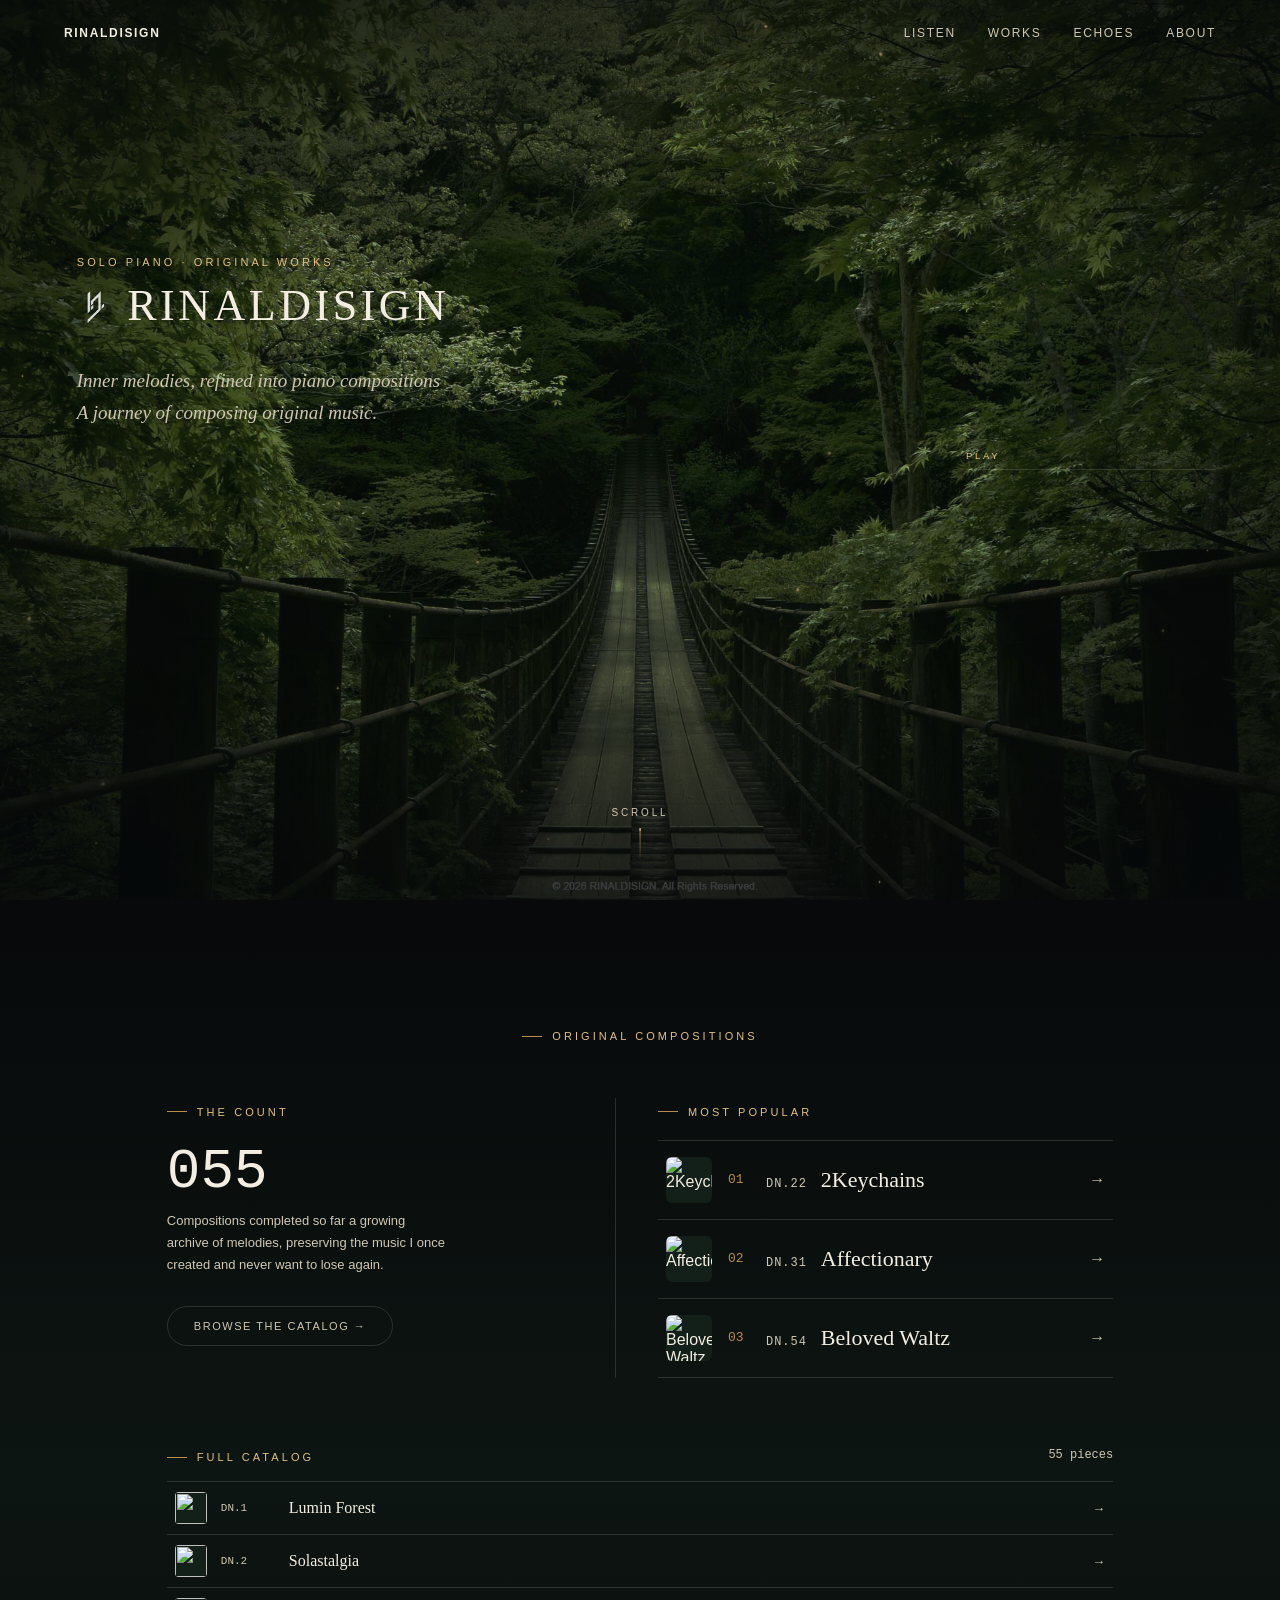
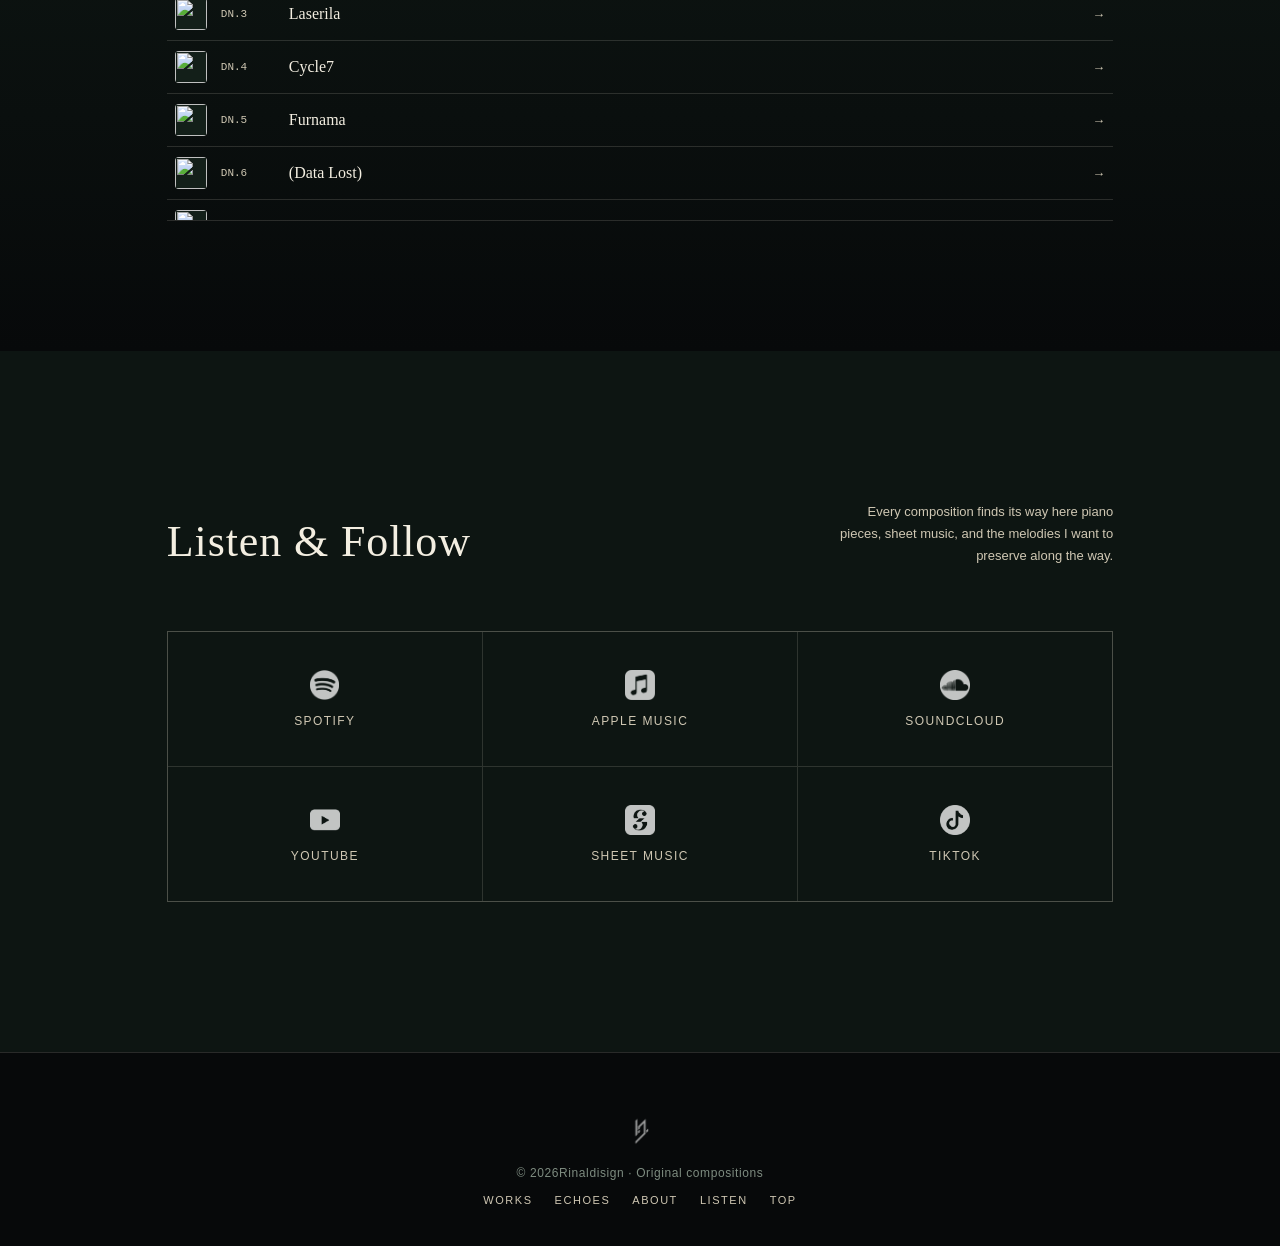
==== commit d8d954eb: "Add files via upload" ====
--- a/index.html
+++ b/index.html
@@ -52,7 +52,7 @@
 
     <div class="hero-content">
       <span class="eyebrow">Solo Piano · Original Works</span>
-      <h1>RINALDISIGN</h1>
+      <h1><img class="hero-logo" src="img/logo.png" alt=""><span>RINALDISIGN</span></h1>
       <p class="tagline">Inner melodies, refined into piano compositions <br>A journey of composing original music.</p>
     </div>
 
--- a/css/style.css
+++ b/css/style.css
@@ -222,6 +222,7 @@
   max-width:460px;
   padding:0 0 0 6vw;
   pointer-events:none;
+  transform:translateY(-12vh);
 }
 
 .eyebrow{
@@ -236,11 +237,12 @@
 }
 
 .hero-content h1{
+  display:flex; align-items:center; gap:.4em;
   font-family:var(--font-display);
   font-weight:500;
-  font-size:clamp(38px, 7vw, 68px);
+  font-size:clamp(26px, 4.6vw, 44px);
   letter-spacing:.08em;
-  margin:14px 0 18px;
+  margin:12px 0 34px;
   opacity:0;
   animation:riseIn .9s var(--ease) 1.65s forwards;
 }
@@ -973,6 +975,26 @@
 
 @media (max-width:860px){
   .hero{ align-items:flex-start; }
-  .hero-content{ padding:110px 22px 0; max-width:100%; }
+  .hero-content{ padding:84px 22px 0; max-width:100%; transform:none; }
   .mv-panel{ top:auto; bottom:84px; right:auto; left:22px; width:calc(100% - 44px); max-height:26vh; transform:none; }
 }
+
+/* loading indikator sample */
+.mv-loading{
+  position:absolute; z-index:5; left:50%; bottom:14vh; transform:translateX(-50%);
+  display:flex; flex-direction:column; align-items:center; gap:8px;
+  padding:10px 18px; background:rgba(7,9,10,.72); border:1px solid var(--line); border-radius:4px;
+  font-size:11px; letter-spacing:.12em; color:var(--paper-dim);
+  opacity:0; pointer-events:none; transition:opacity .3s var(--ease);
+}
+.mv-loading.show{ opacity:1; }
+.mv-loading.err{ color:#ff7a6b; }
+.mv-load-bar{ width:180px; height:2px; background:var(--line); overflow:hidden; }
+.mv-load-bar i{ display:block; height:100%; width:0; background:#39ff14; box-shadow:0 0 6px #39ff14; transition:width .2s; }
+.mv-loading.err .mv-load-bar{ display:none; }
+.mv-ctl .spin{ fill:none; stroke:currentColor; stroke-width:1.6; stroke-dasharray:14 14; animation:mvSpin .8s linear infinite; }
+.mv-ctl button.busy{ color:#39ff14; cursor:progress; }
+@keyframes mvSpin{ to{ transform:rotate(360deg); } }
+@media (max-width:860px){ .mv-loading{ bottom:calc(26vh + 100px); } }
+
+.hero-logo{ height:1em; width:auto; display:block; filter:brightness(0) invert(1); }
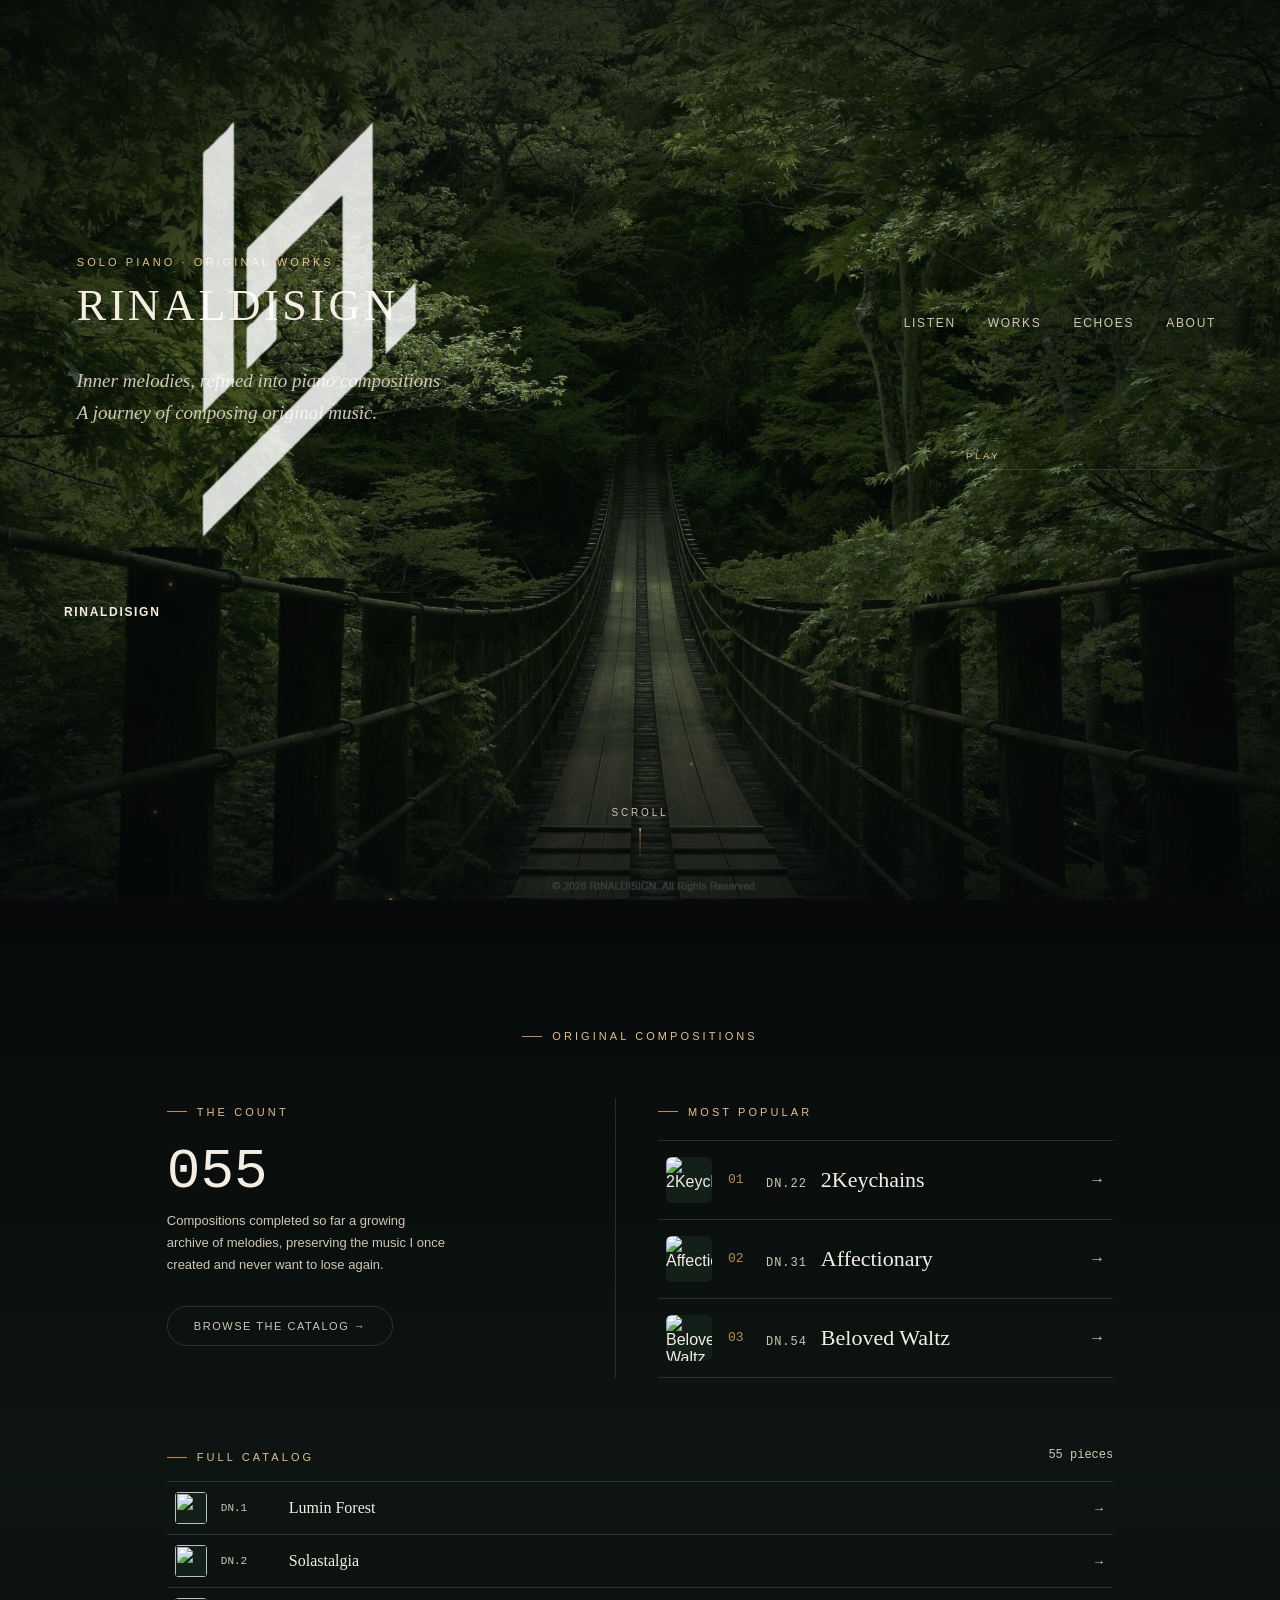
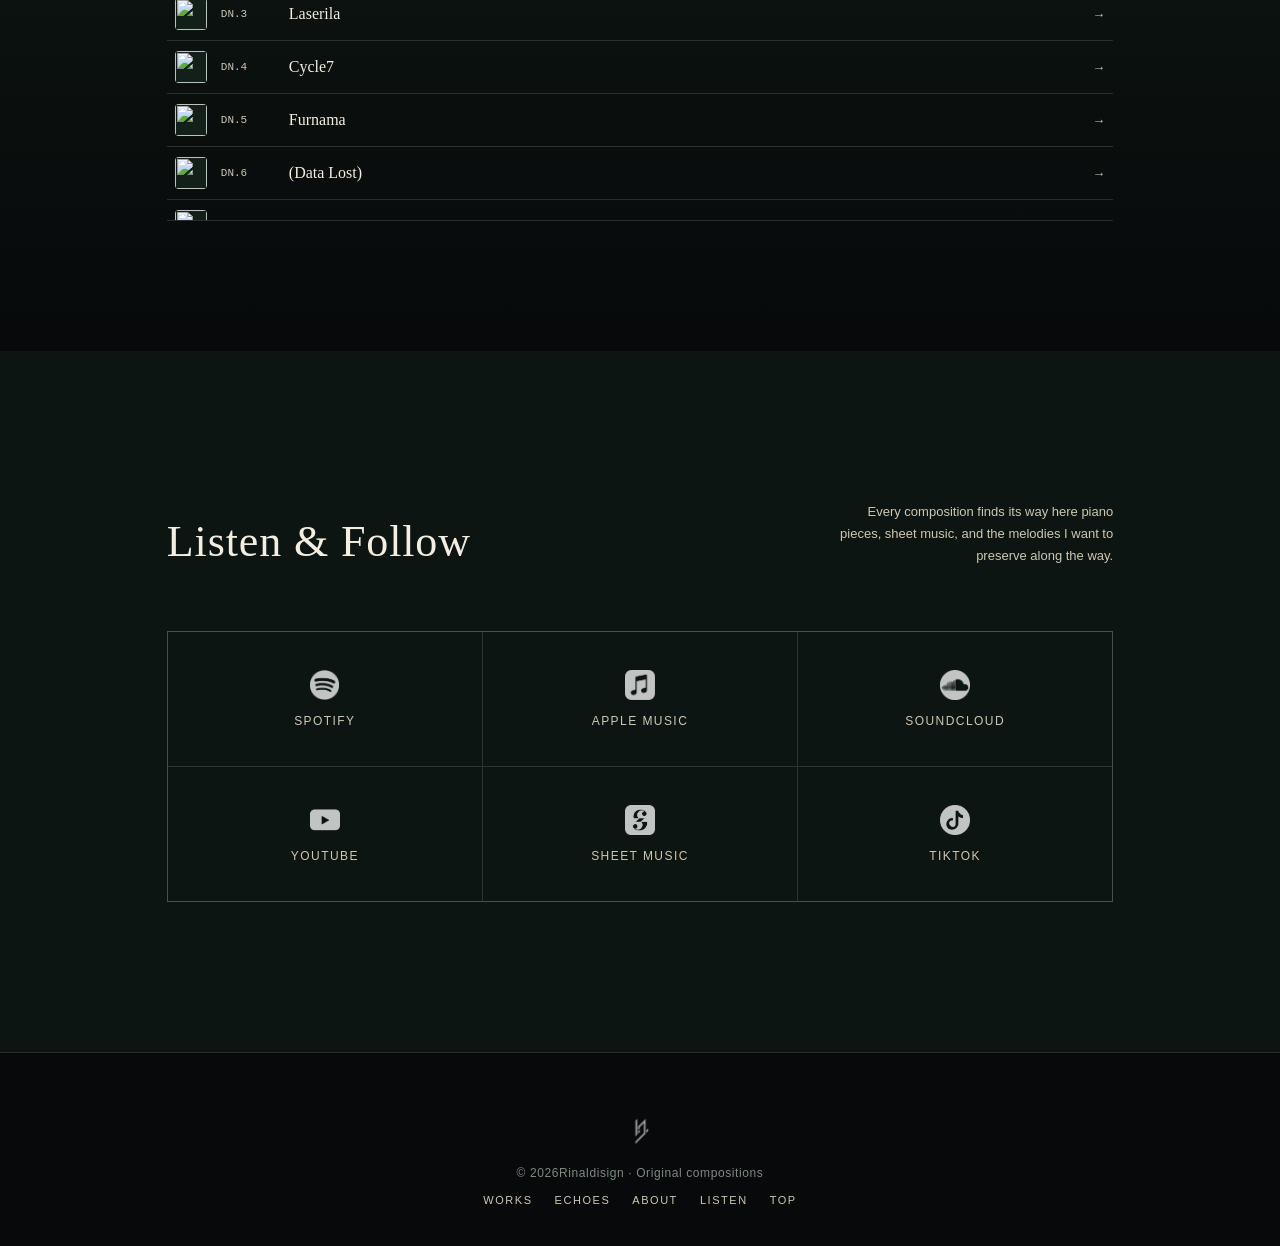
==== commit 190cf384: "Add files via upload" ====
--- a/index.html
+++ b/index.html
@@ -29,7 +29,7 @@
 </div>
 
 <nav class="site-nav" id="siteNav">
-  <a class="mark" href="#top">Rinaldisign</a>
+  <a class="mark" href="#top"><img class="mark-logo" src="img/logo.png" alt=""><span>Rinaldisign</span></a>
   <button class="nav-toggle" id="navToggle" type="button" aria-label="Toggle menu" aria-expanded="false" aria-controls="navLinks">
     <span></span><span></span><span></span>
   </button>
@@ -52,7 +52,7 @@
 
     <div class="hero-content">
       <span class="eyebrow">Solo Piano · Original Works</span>
-      <h1><img class="hero-logo" src="img/logo.png" alt=""><span>RINALDISIGN</span></h1>
+      <h1>RINALDISIGN</h1>
       <p class="tagline">Inner melodies, refined into piano compositions <br>A journey of composing original music.</p>
     </div>
 
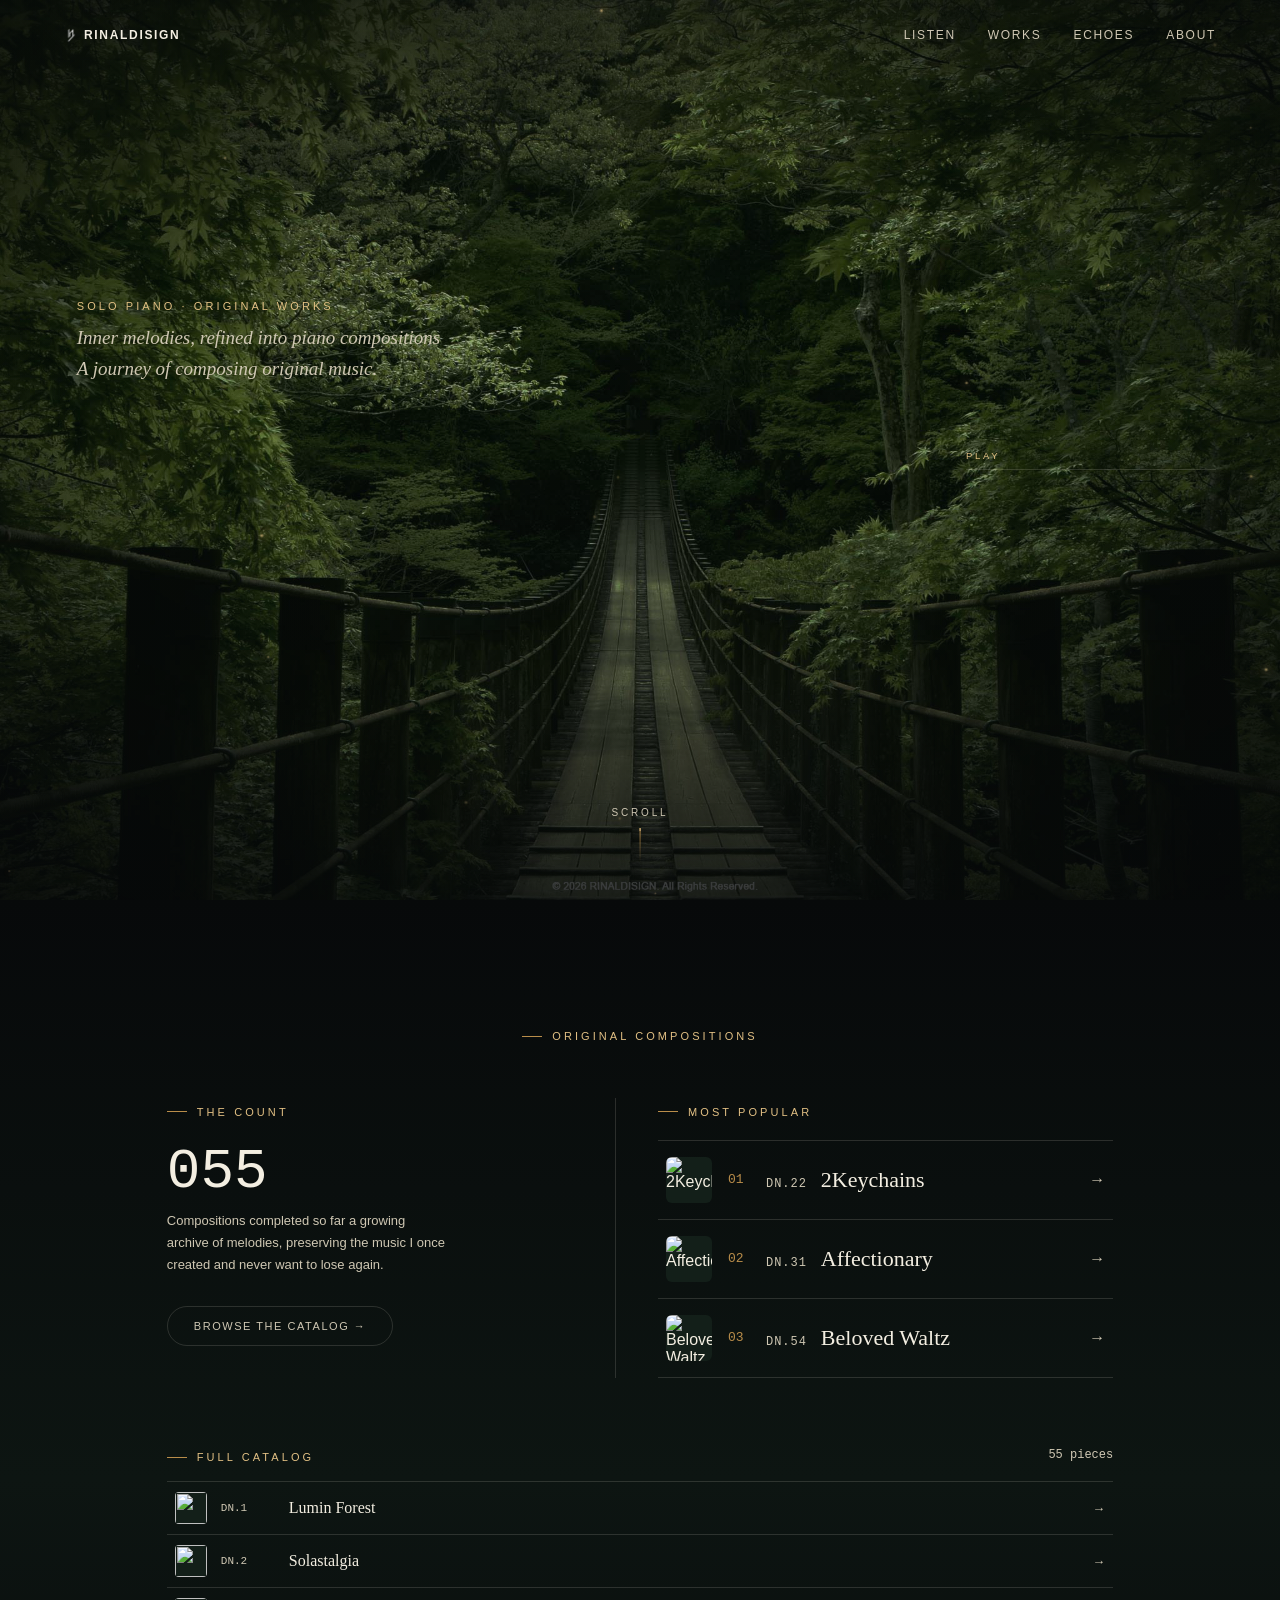
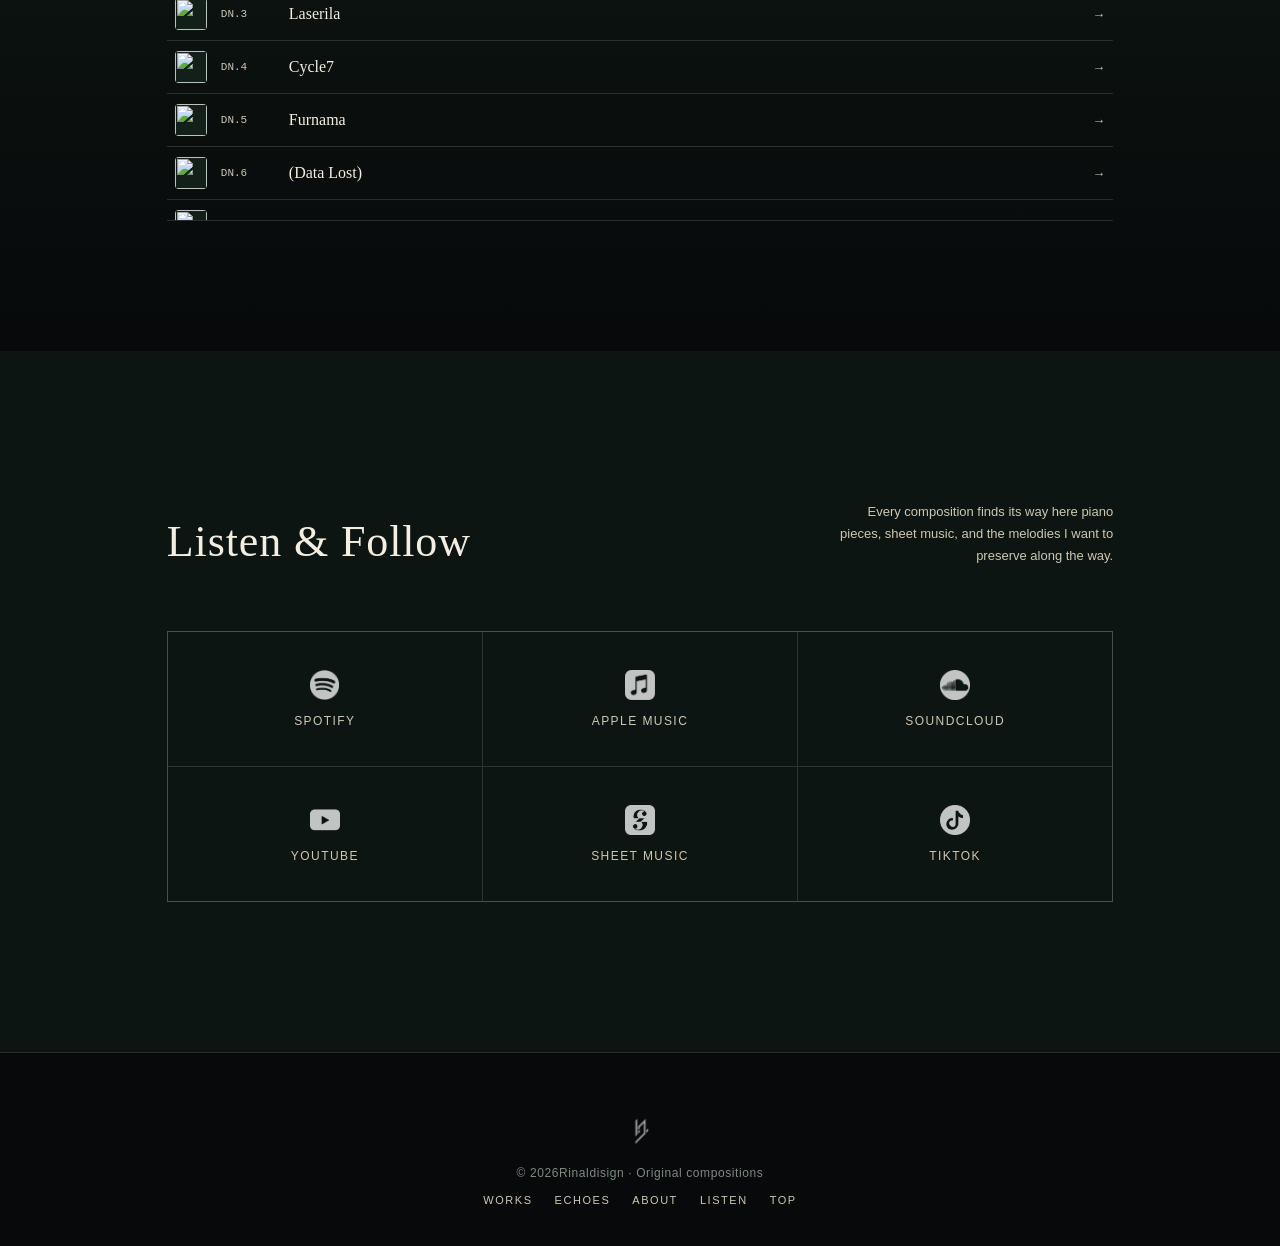
==== commit e05049ea: "Add files via upload" ====
--- a/index.html
+++ b/index.html
@@ -52,7 +52,7 @@
 
     <div class="hero-content">
       <span class="eyebrow">Solo Piano · Original Works</span>
-      <h1>RINALDISIGN</h1>
+      <h1 class="sr-only">Rinaldisign</h1>
       <p class="tagline">Inner melodies, refined into piano compositions <br>A journey of composing original music.</p>
     </div>
 
--- a/css/style.css
+++ b/css/style.css
@@ -105,6 +105,7 @@
   border-bottom-color:var(--line);
 }
 .site-nav .mark{
+  display:inline-flex; align-items:center; gap:.55em;
   text-decoration:none;
   font-weight:700;
   color:var(--paper);
@@ -236,8 +237,8 @@
   animation:riseIn .9s var(--ease) 1.5s forwards;
 }
 
+.sr-only{ position:absolute; width:1px; height:1px; margin:-1px; padding:0; overflow:hidden; clip:rect(0,0,0,0); white-space:nowrap; border:0; }
 .hero-content h1{
-  display:flex; align-items:center; gap:.4em;
   font-family:var(--font-display);
   font-weight:500;
   font-size:clamp(26px, 4.6vw, 44px);
@@ -254,9 +255,9 @@
   line-height:1.65;
   color:var(--paper-dim);
   max-width:420px;
-  margin:0;
+  margin:10px 0 0;
   opacity:0;
-  animation:riseIn .9s var(--ease) 1.8s forwards;
+  animation:riseIn .9s var(--ease) 1.65s forwards;
 }
 
 @keyframes riseIn{
@@ -997,4 +998,4 @@
 @keyframes mvSpin{ to{ transform:rotate(360deg); } }
 @media (max-width:860px){ .mv-loading{ bottom:calc(26vh + 100px); } }
 
-.hero-logo{ height:1em; width:auto; display:block; filter:brightness(0) invert(1); }
+.mark-logo{ height:18px; width:auto; max-width:none; display:block; filter:brightness(0) invert(1); }
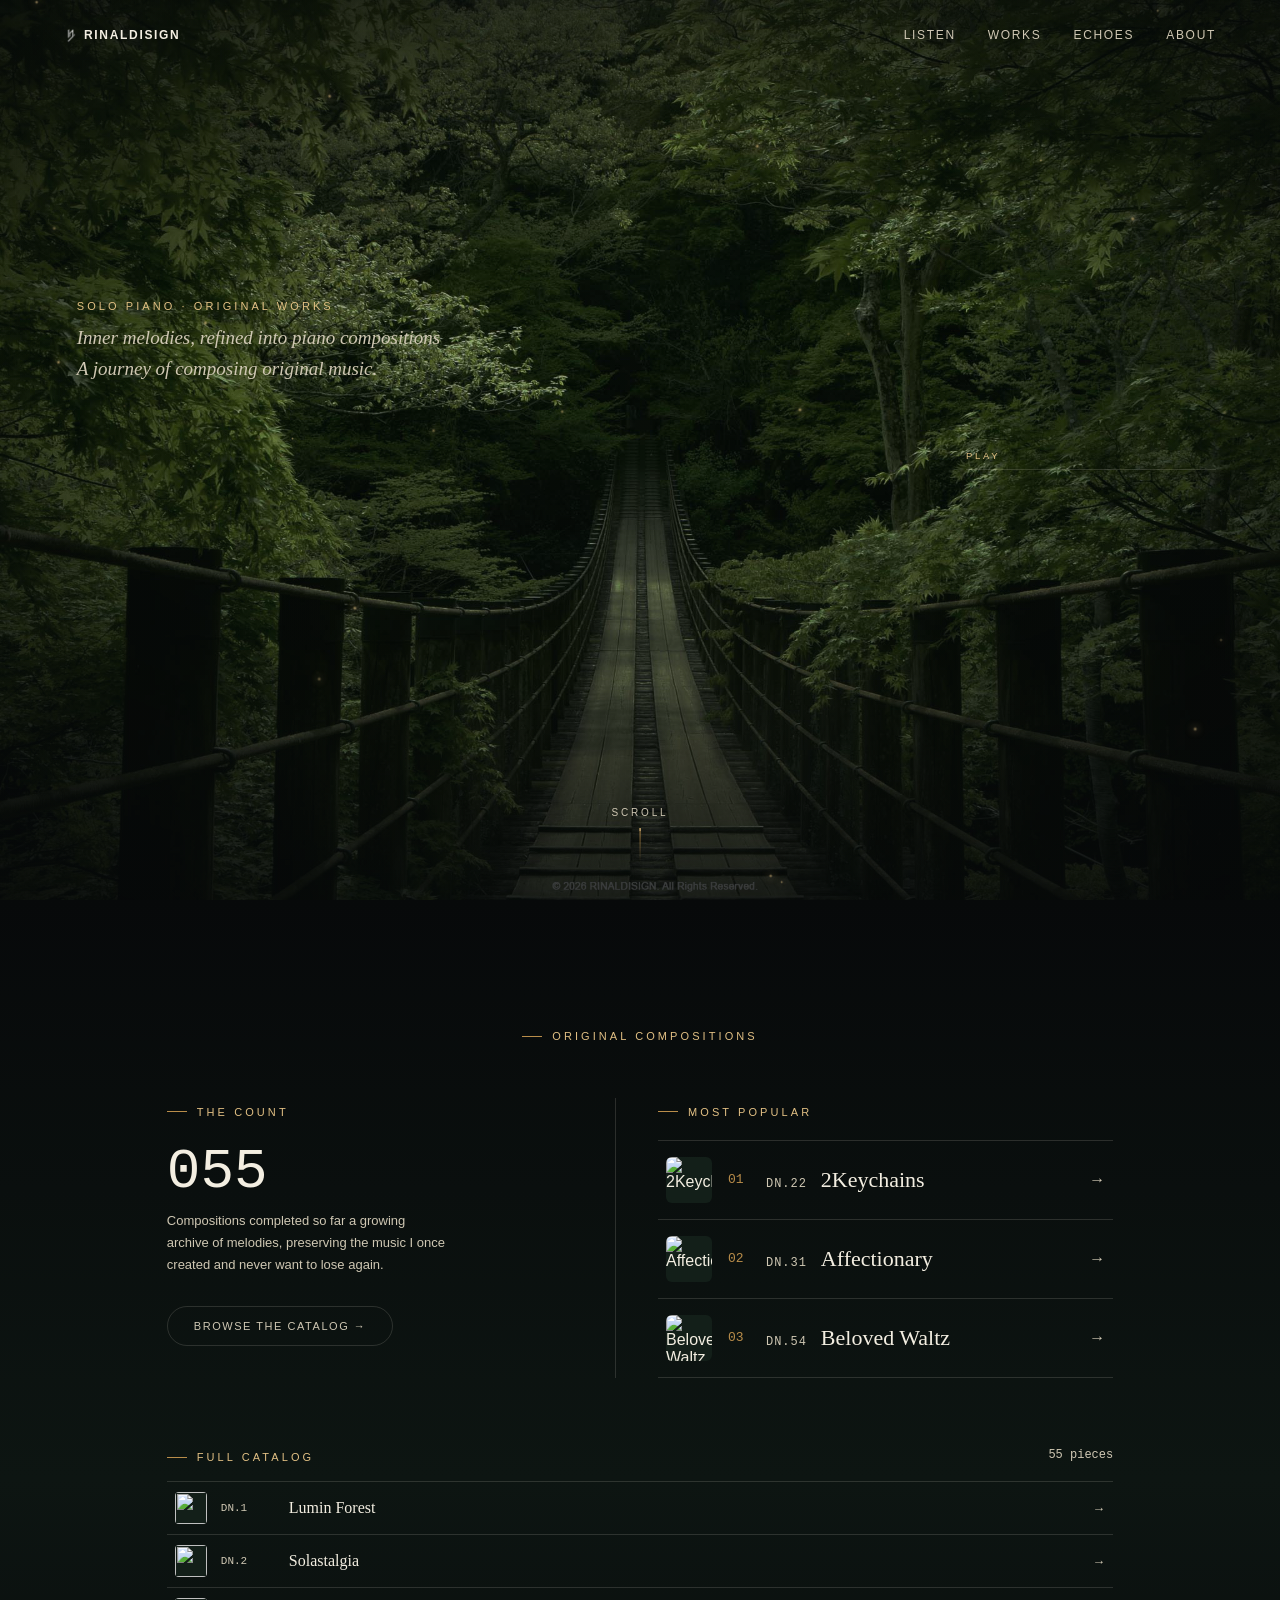
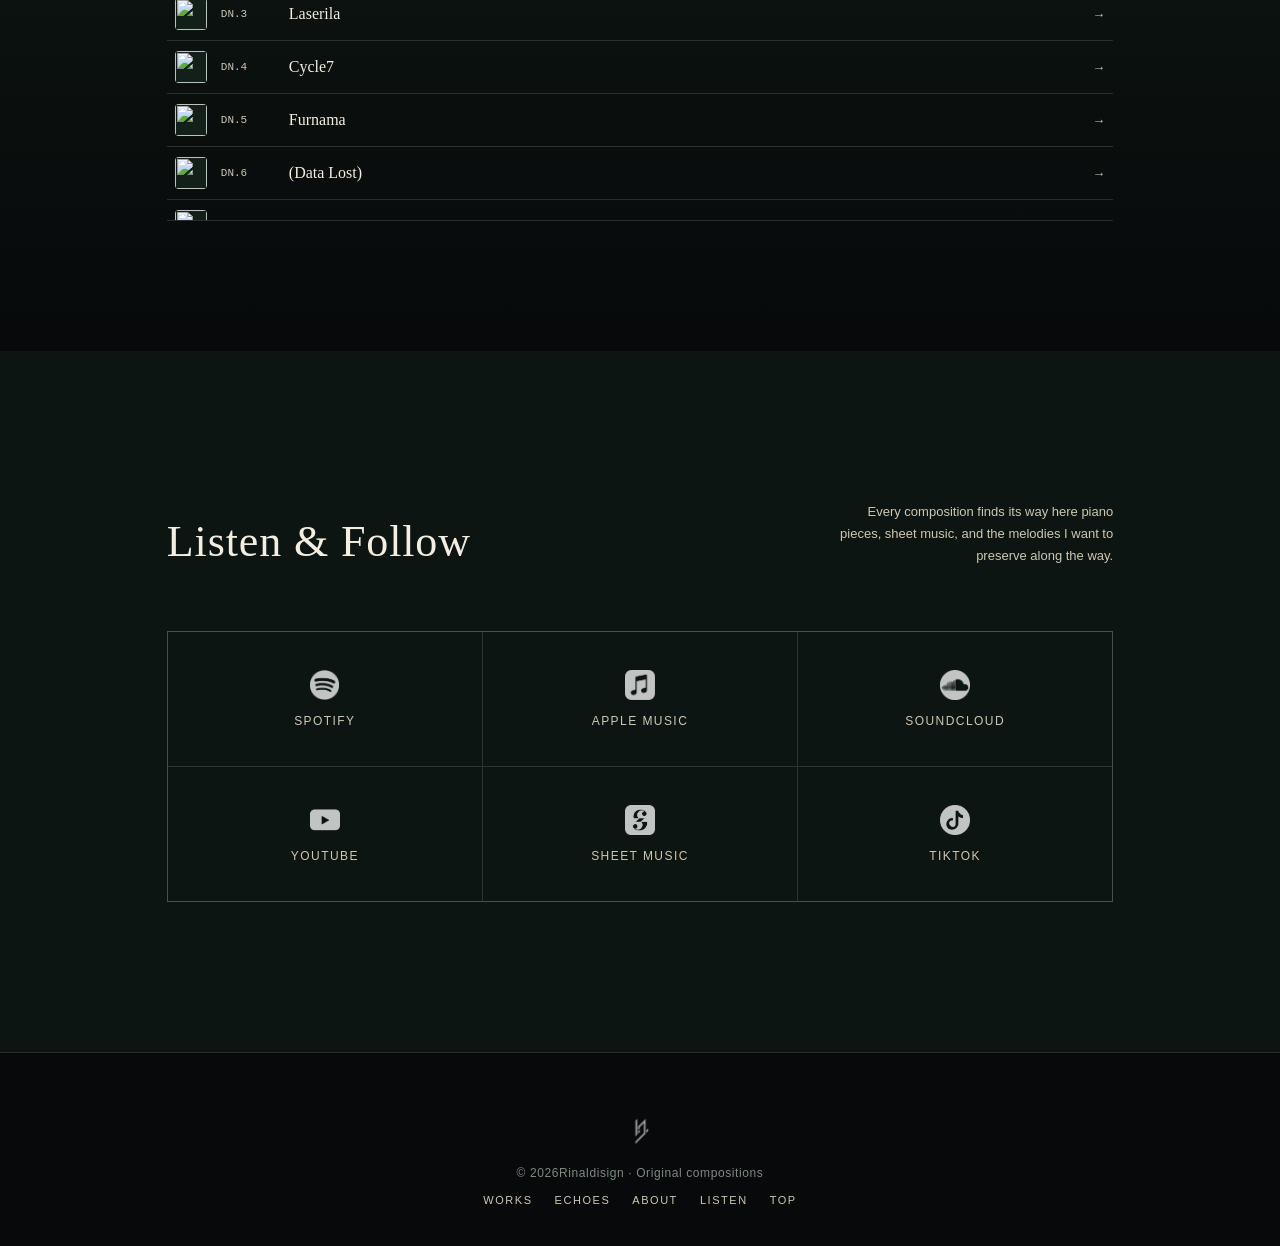
==== commit 764b7b75: "Add files via upload" ====
--- a/index.html
+++ b/index.html
@@ -18,6 +18,7 @@
 <link href="https://fonts.googleapis.com/css2?family=Cormorant:ital,wght@0,400;0,500;0,600;1,400&family=Manrope:wght@400;500;600;700&family=JetBrains+Mono:wght@300;400&display=swap" rel="stylesheet">
 
 <link rel="stylesheet" href="css/style.css">
+<link rel="stylesheet" href="3Dmidi/core/engine.css">
 </head>
 <body>
 
@@ -185,7 +186,13 @@
 
 <script src="works/js/works-data.js"></script>
 <script src="https://cdnjs.cloudflare.com/ajax/libs/three.js/r128/three.min.js"></script>
-<script src="js/midi-hero.js"></script>
+<!-- MIDI 3D visualizer: engine (core/) + tema (neon-green/, fireworks/) — lihat 3Dmidi/README.md -->
+<script src="3Dmidi/core/namespace.js"></script>
+<script src="3Dmidi/themes.js"></script>
+<script src="3Dmidi/core/midi-parser.js"></script>
+<script src="3Dmidi/core/keyboard.js"></script>
+<script src="3Dmidi/core/piano-audio.js"></script>
+<script src="3Dmidi/core/engine.js"></script>
 <script>
   document.getElementById('year').textContent = new Date().getFullYear();
 
--- a/3Dmidi/core/engine.css
+++ b/3Dmidi/core/engine.css
@@ -0,0 +1,73 @@
+/* =========================================================
+   MIDI3D — gaya milik engine: tombol Theme, transisi tema,
+   dan aksen panel playlist yang mengikuti tema aktif.
+   (--mv-accent / --mv-accent-rgb diisi engine pada #hero)
+   ========================================================= */
+.hero{ --mv-accent:#39ff14; --mv-accent-rgb:57,255,20; }
+
+/* transisi saat ganti tema */
+.mv-stage canvas{ transition:opacity .22s ease; }
+.mv-stage.mv-swap canvas{ opacity:0; }
+
+/* ---------- tombol Theme (pojok kanan atas area 3D) ---------- */
+.mv-theme{
+  position:absolute; z-index:6;
+  top:88px; right:5vw;
+  font-size:9.5px; letter-spacing:.28em; text-transform:uppercase;
+  opacity:0; animation:riseIn .9s var(--ease) 2s forwards;
+}
+.mv-theme-btn{
+  all:unset; box-sizing:border-box; cursor:pointer;
+  display:flex; align-items:center; gap:9px;
+  padding:8px 13px 8px 11px;
+  color:var(--gold-soft);
+  background:rgba(7,9,10,.45);
+  border:1px solid var(--line); border-radius:999px;
+  -webkit-backdrop-filter:blur(6px); backdrop-filter:blur(6px);
+  transition:color .25s, border-color .25s, background .25s, box-shadow .25s;
+}
+.mv-theme-btn svg{ width:14px; height:14px; fill:none; stroke:currentColor; stroke-width:1.3; stroke-linecap:round; stroke-linejoin:round; }
+.mv-theme-btn svg circle:nth-child(n+2){ fill:currentColor; stroke:none; }
+.mv-theme-btn:hover, .mv-theme.open .mv-theme-btn{
+  color:var(--mv-accent); border-color:rgba(var(--mv-accent-rgb),.55);
+  background:rgba(7,9,10,.62); box-shadow:0 0 14px rgba(var(--mv-accent-rgb),.18);
+}
+.mv-theme-btn:focus-visible{ outline:1px solid var(--mv-accent); outline-offset:2px; }
+.mv-theme.busy .mv-theme-btn{ cursor:progress; opacity:.7; }
+
+.mv-theme-menu{
+  list-style:none; position:absolute; right:0; top:calc(100% + 8px);
+  min-width:176px; padding:6px;
+  background:rgba(7,9,10,.82); border:1px solid var(--line); border-radius:8px;
+  -webkit-backdrop-filter:blur(10px); backdrop-filter:blur(10px);
+  opacity:0; transform:translateY(-4px); pointer-events:none;
+  transition:opacity .2s var(--ease), transform .2s var(--ease);
+}
+.mv-theme.open .mv-theme-menu{ opacity:1; transform:none; pointer-events:auto; }
+.mv-theme-menu li{
+  display:flex; align-items:center; gap:10px;
+  padding:9px 10px; border-radius:5px; cursor:pointer;
+  color:var(--paper-dim); letter-spacing:.18em;
+  transition:color .2s, background .2s;
+}
+.mv-theme-menu li i{ font-style:normal; font-family:var(--font-mono); color:var(--mist); letter-spacing:0; }
+.mv-theme-menu li span{ flex:1; }
+.mv-theme-menu li:hover, .mv-theme-menu li:focus-visible{ color:var(--paper); background:rgba(243,238,225,.06); outline:none; }
+.mv-theme-menu li.is-active{ color:var(--mv-accent); }
+.mv-theme-menu li.is-active i{ color:var(--mv-accent); }
+.mv-theme-menu li.is-active::after{
+  content:""; width:6px; height:6px; border-radius:50%;
+  background:var(--mv-accent); box-shadow:0 0 8px var(--mv-accent);
+}
+
+@media (max-width:860px){
+  .mv-theme{ top:76px; right:22px; }
+}
+
+/* ---------- aksen panel playlist mengikuti tema ---------- */
+.mv-row.is-active, .mv-row.is-active .mv-cat{ color:var(--mv-accent); }
+.mv-row.is-active .mv-title{ text-shadow:0 0 8px rgba(var(--mv-accent-rgb),.6); }
+.mv-ctl button:hover, .mv-ctl a:hover{ color:var(--mv-accent); background:rgba(var(--mv-accent-rgb),.08); }
+.mv-ctl button.on, .mv-ctl button.busy{ color:var(--mv-accent); }
+.mv-prog i{ background:var(--mv-accent); box-shadow:0 0 6px var(--mv-accent); }
+.mv-load-bar i{ background:var(--mv-accent); box-shadow:0 0 6px var(--mv-accent); }
